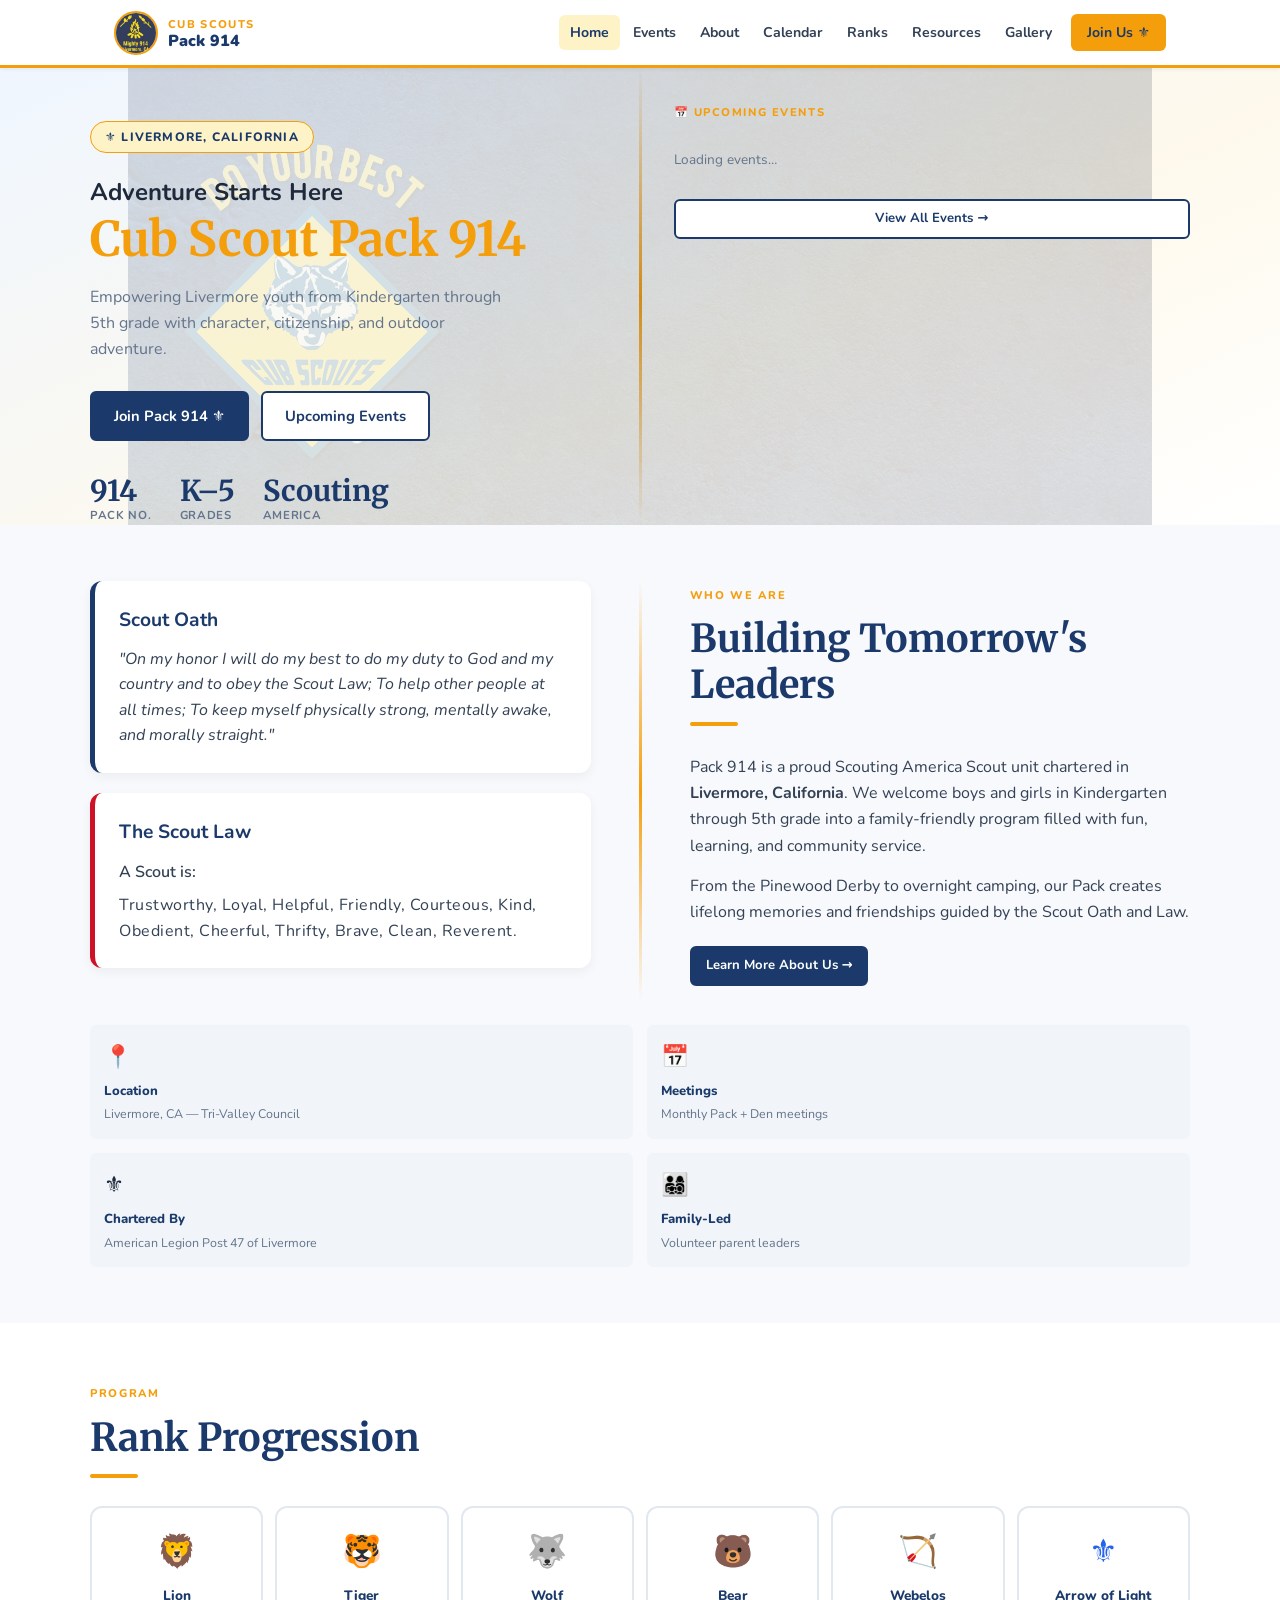
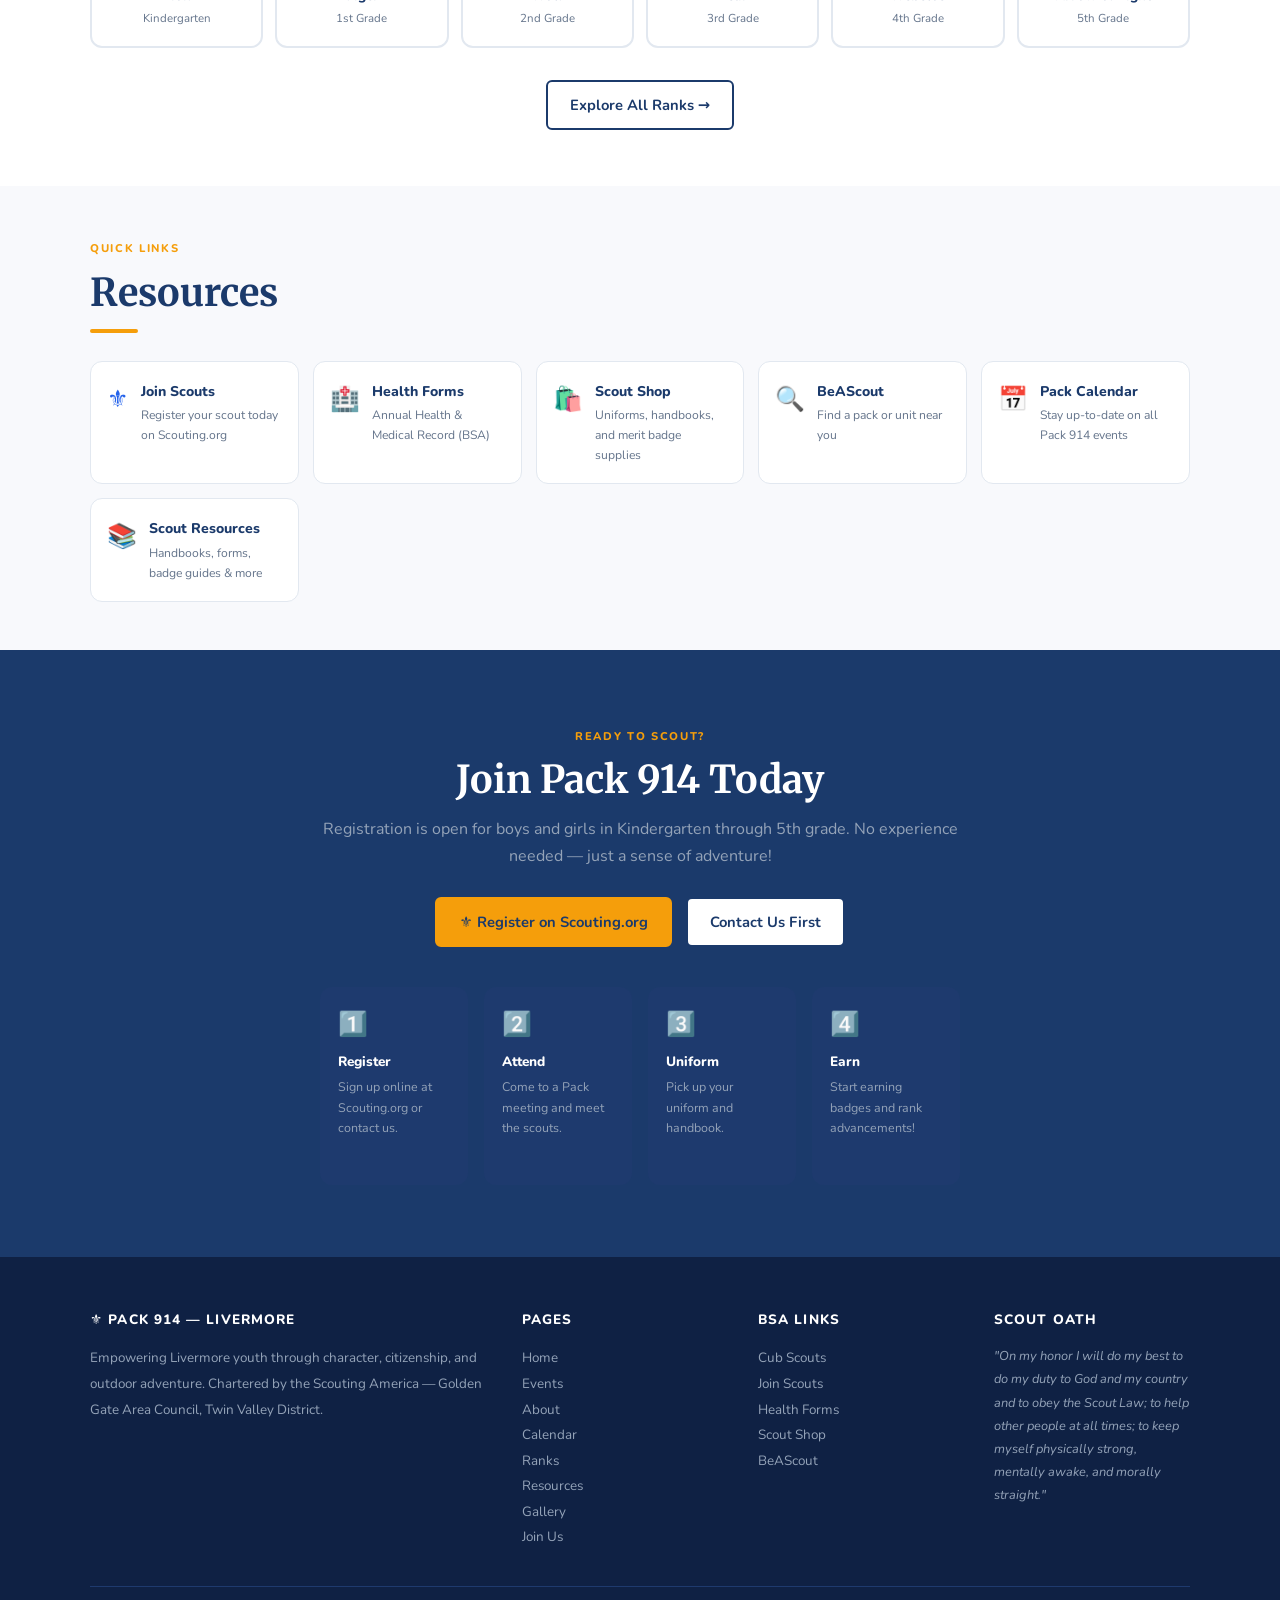
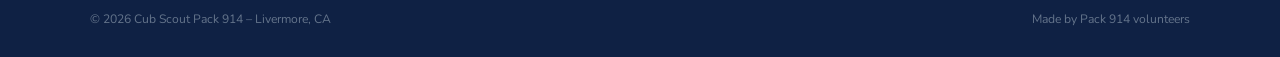
==== index.html @ c6ec7b31 "jpeg" ====
<!DOCTYPE html>
<html lang="en">
<head>
  <meta charset="UTF-8"/>
  <meta name="viewport" content="width=device-width, initial-scale=1.0"/>
  <meta name="description" content="Cub Scout Pack 914 – Livermore, CA. Serving Lions through Webelos. Join us for camping, Pinewood Derby, community service and more!"/>
  <title>Pack 914 | Cub Scouts – Livermore, CA</title>
  <link rel="icon" href="images/logo.jpg" type="image/jpeg"/>
  <link rel="stylesheet" href="assets/css/style.css"/>
  <script src="urls/config.js"></script>
  <script src="assets/js/main.js"></script>
  <script src="assets/js/getEvents.js"></script>
  <style>
    /* ── Index-only styles ────────────────────────── */
    body { padding-top: var(--nav-h); }

    /* HERO */
    #home {
    position: relative;
    background: linear-gradient(155deg,#EFF6FF 0%,#FEF9EC 60%,#fff 100%);
    }
    #home::before {
      content: "";
      position: absolute;
      inset: 0;

      background: url("images/scoutblue.jpeg") center center no-repeat;
      background-size: 80%;

      opacity: 0.15;
      pointer-events: none;
    }
    .hero-wrap { max-width:var(--max-w); margin:0 auto; }

    .hero-grid {
      display: grid;
      grid-template-columns: 1fr 3px 1fr;
      gap: 0 32px;
      align-items: start;
    }

    /* vertical divider */
    .hero-divider {
      background: linear-gradient(to bottom, transparent, var(--gold), transparent);
      width: 3px; align-self: stretch; min-height: 420px;
    }

    /* left side */
    .hero-left {}
    .hero-badge {
      display:inline-flex; align-items:center; gap:6px;
      background:var(--gold-lt); color:var(--navy);
      border:1px solid var(--gold); border-radius:100px;
      padding:5px 14px; font-size:.76rem; font-weight:800;
      letter-spacing:.1em; text-transform:uppercase; margin-bottom:20px;
    }
    .hero-title { font-family:var(--font-display); font-size:clamp(2rem,4vw,3rem); color:var(--navy); line-height:1.15; margin-bottom:16px; }
    .hero-title .highlight { color:var(--gold); display:block; }
    .hero-desc  { font-size:1rem; color:var(--gray-500); margin-bottom:28px; max-width:420px; }
    .hero-actions { display:flex; gap:12px; flex-wrap:wrap; margin-bottom:36px; }
    .hero-stats { display:flex; gap:28px; }
    .stat-num   { font-family:var(--font-display); font-size:1.8rem; font-weight:700; color:var(--navy); line-height:1; }
    .stat-label { font-size:.72rem; font-weight:700; color:var(--gray-500); text-transform:uppercase; letter-spacing:.06em; }

    /* right side — upcoming events */
    .hero-events { display:flex; flex-direction:column; gap:10px; }
    .hero-events-header {
      font-size:.7rem; font-weight:800; letter-spacing:.14em;
      text-transform:uppercase; color:var(--gold); margin-bottom:4px;
    }
    .hero-events .event-mini { padding:12px 14px; }
    .hero-events .event-mini-date { padding:6px 8px; min-width:44px; }
    .hero-events .event-mini-date .day { font-size:1.15rem; }
    .hero-events-footer { margin-top:6px; }

    /* ABOUT STRIP */
    #about-strip { padding:56px 24px; }
    .about-grid { display:grid; grid-template-columns:1fr auto 1fr; gap:48px; align-items:stretch; }
    .about-left { display: flex; flex-direction: column; gap: 20px;}
    .about-img { border-radius:var(--radius-md); box-shadow:var(--shadow-md); width:100%; aspect-ratio:4/3; object-fit:cover; }
    .fact-grid { display:grid; grid-template-columns:1fr 1fr; gap:14px; margin-top:24px; }
    .fact-card { background:var(--gray-100); border-radius:var(--radius-sm); padding:14px; }
    .fact-card .icon { font-size:1.4rem; margin-bottom:5px; }
    .fact-card h4 { font-size:.82rem; font-weight:800; color:var(--navy); margin-bottom:2px; }
    .fact-card p  { font-size:.78rem; color:var(--gray-500); }

    /* RANKS STRIP */
    #ranks-strip { padding:56px 24px; }
    .ranks-row { display:flex; gap:12px; justify-content:space-between; flex-wrap:wrap; margin-bottom:32px; }
    .rank-pill {
      flex:1; min-width:130px;
      background:var(--white); border:2px solid var(--gray-200);
      border-radius:var(--radius-md); padding:18px 12px;
      text-align:center; transition:border-color .2s, transform .2s, box-shadow .2s;
    }
    .rank-pill:hover { border-color:var(--gold); transform:translateY(-3px); box-shadow:var(--shadow-md); }
    .rank-pill .emoji { font-size:2rem; margin-bottom:6px; }
    .rank-pill .rname { font-size:.85rem; font-weight:800; color:var(--navy); }
    .rank-pill .rgrade{ font-size:.72rem; color:var(--gray-500); margin-top:2px; }

    /* RESOURCES STRIP */
    #resources-strip { padding:48px 24px; }
    .res-grid { display:grid; grid-template-columns:repeat(auto-fill,minmax(200px,1fr)); gap:14px; }
    .res-card {
      background:var(--white); border:1px solid var(--gray-200);
      border-radius:var(--radius-md); padding:18px 16px;
      display:flex; gap:12px; align-items:flex-start;
      transition:box-shadow .2s, transform .2s; text-decoration:none;
    }
    .res-card:hover { box-shadow:var(--shadow-md); transform:translateY(-2px); text-decoration:none; }
    .res-card .icon { font-size:1.5rem; flex-shrink:0; }
    .res-card h4 { font-size:.88rem; font-weight:800; color:var(--navy); margin-bottom:2px; }
    .res-card p  { font-size:.76rem; color:var(--gray-500); }

    /* JOIN CTA */
    #join-cta { background:var(--navy); padding:72px 24px; text-align:center; }
    .join-inner { max-width:640px; margin:0 auto; }
    .join-inner .section-title { color:var(--white); }
    .join-inner p { color:#94A3B8; font-size:1rem; margin-bottom:28px; }
    .steps-row { display:grid; grid-template-columns:repeat(4,1fr); gap:16px; margin-top:40px; text-align:left; }
    .step-card { background:#1E3A6E; border-radius:var(--radius-md); padding:18px; }
    .step-card .num { font-size:1.5rem; margin-bottom:6px; }
    .step-card h4 { color:var(--white); font-size:.85rem; font-weight:800; margin-bottom:4px; }
    .step-card p  { color:#94A3B8; font-size:.78rem; }

    /* Responsive */
    @media(max-width:860px) {
      .hero-grid { grid-template-columns:1fr; }
      .hero-divider { display:none; }
      .about-grid { grid-template-columns:1fr; gap: 20px; }
      .about-left { order: 1; }
      .about-right { order: 2; }
      .vertical-divider { display: none; }
      .steps-row { grid-template-columns:1fr 1fr; }
    }
    @media(max-width:540px) {
      .steps-row { grid-template-columns:1fr; }
      .ranks-row .rank-pill { min-width:90px; }
    }

  </style>
</head>
<body>

<a class="skip-link" href="#main">Skip to main content</a>
<div class="announcement" role="alert"></div>

<!-- NAV -->
<nav id="navbar" role="navigation" aria-label="Main navigation">
  <div class="nav-inner">
    <a href="index.html" class="nav-logo" aria-label="Pack 914 Home">
      <img src="images/logo.jpg" alt="Pack 914 logo" onerror="this.style.display='none'">
      <span class="nav-logo-text">
        <span class="pack">Cub Scouts</span><br>
        <span class="name">Pack 914</span>
      </span>
    </a>
    <button class="nav-toggle" aria-label="Toggle menu" aria-expanded="false"><span></span><span></span><span></span></button>
    <ul class="nav-links">
      <li><a href="index.html" class="active">Home</a></li>
      <li><a href="events.html">Events</a></li>
      <li><a href="about.html">About</a></li>
      <li><a href="calendar.html">Calendar</a></li>
      <li><a href="ranks.html">Ranks</a></li>
      <li><a href="resources.html">Resources</a></li>
      <li><a href="gallery.html">Gallery</a></li>
      <li><a href="contact.html" class="btn-join">Join Us ⚜</a></li>
    </ul>
  </div>
</nav>

<main id="main">

  <!-- ════════════════════ HERO ════════════════════ -->
  <section id="home" aria-label="Welcome">
    <div class="hero-wrap">
      <div class="hero-grid">

        <!-- LEFT: Pack intro -->
        <div class="hero-left fade-in">
          <br><br>
          <div class="hero-badge">⚜ Livermore, California</div>
          <h2>Adventure Starts Here</h2>
          <h2 class="hero-title"><span class="highlight">Cub Scout Pack 914</span></h2>
          <p class="hero-desc">Empowering Livermore youth from Kindergarten through 5th grade with character, citizenship, and outdoor adventure.</p>
          <div class="hero-actions">
            <a href="contact.html" class="btn btn-primary">Join Pack 914 ⚜</a>
            <a href="events.html"  class="btn btn-secondary">Upcoming Events</a>
          </div>
          <div class="hero-stats">
            <div><div class="stat-num">914</div><div class="stat-label">Pack No.</div></div>
            <div><div class="stat-num">K–5</div><div class="stat-label">Grades</div></div>
            <div><div class="stat-num">Scouting</div><div class="stat-label">America</div></div>
          </div>
        </div>

        <!-- DIVIDER -->
        <div class="hero-divider" aria-hidden="true"></div>

        <!-- RIGHT: Upcoming events -->
        <div class="hero-right fade-in" style="animation-delay:.1s">
          <div class="hero-events">
            <BR>
            <div class="hero-events-header">📅 Upcoming Events</div>
            <div id="home-event-cards">
              <!-- Rendered by JS from data/events.js -->
              <div style="color:var(--gray-500);font-size:.85rem;padding:12px 0;">Loading events…</div>
            </div>
            <div class="hero-events-footer">
              <a href="events.html" class="btn btn-secondary btn-sm" style="width:100%;justify-content:center;">View All Events →</a>
            </div>
          </div>
        </div>

      </div>
    </div>
  </section>

  <!-- ════════════════════ ABOUT STRIP ════════════════════ -->
   <section id="about-strip" class="section--alt">
    <div class="section-inner">
      <!-- <div class="about-grid" style="display: grid; grid-template-columns: 1fr auto 1fr; gap: 30px; align-items: stretch;"> -->
      <div class="about-grid">
        
        <!-- Left Side: Scout Oath and Law Cards -->
        <!-- <div class="fade-in" style="display: flex; flex-direction: column; gap: 20px;"> -->
        <div class="about-left fade-in">
          
          <!-- Scout Oath Card -->
          <div class="scout-card" style="background: #ffffff; padding: 24px; border-radius: 12px; box-shadow: 0 4px 12px rgba(0,0,0,0.05); border-left: 5px solid #1B3A6B;">
            <h3 style="color: #1B3A6B; margin-top: 0; margin-bottom: 10px; font-size: 1.2rem; font-weight: 700;">Scout Oath</h3>
            <p style="color: var(--gray-700); margin: 0; font-style: italic; line-height: 1.6;">
              "On my honor I will do my best to do my duty to God and my country and to obey the Scout Law; To help other people at all times; To keep myself physically strong, mentally awake, and morally straight."
            </p>
          </div>

          <!-- Scout Law Card -->
          <div class="scout-card" style="background: #ffffff; padding: 24px; border-radius: 12px; box-shadow: 0 4px 12px rgba(0,0,0,0.05); border-left: 5px solid #CE1126;">
            <h3 style="color: #1B3A6B; margin-top: 0; margin-bottom: 10px; font-size: 1.2rem; font-weight: 700;">The Scout Law</h3>
            <p style="color: var(--gray-700); margin: 0; font-weight: 600; margin-bottom: 8px;">A Scout is:</p>
            <p style="color: var(--gray-700); margin: 0; line-height: 1.6; letter-spacing: 0.5px;">
              Trustworthy, Loyal, Helpful, Friendly, Courteous, Kind, Obedient, Cheerful, Thrifty, Brave, Clean, Reverent.
            </p>
          </div>

        </div>

        <!-- Middle: Vertical Divider -->
        <!-- <div class="vertical-divider" style="width: 1px; background-color: rgba(0,0,0,0.1); align-self: stretch;"></div> -->
        <!-- DIVIDER -->
        <div class="hero-divider" aria-hidden="true"></div>

        <!-- Right Side: Building Tomorrow's Leaders (Kept as is) -->
        <!-- <div class="fade-in" style="animation-delay:.1s"> -->
        <div class="about-right fade-in">  
          <span class="section-label">Who We Are</span>
          <h2 class="section-title">Building Tomorrow's Leaders</h2>
          <div class="divider"></div>
          <p style="color:var(--gray-700);margin-bottom:14px;">Pack 914 is a proud Scouting America Scout unit chartered in <strong>Livermore, California</strong>. We welcome boys and girls in Kindergarten through 5th grade into a family-friendly program filled with fun, learning, and community service.</p>
          <p style="color:var(--gray-700);margin-bottom:20px;">From the Pinewood Derby to overnight camping, our Pack creates lifelong memories and friendships guided by the Scout Oath and Law.</p>
          <a href="about.html" class="btn btn-primary btn-sm">Learn More About Us →</a>

        </div>

      </div>
          <div class="fact-grid">
            <div class="fact-card"><div class="icon">📍</div><h4>Location</h4><p>Livermore, CA — Tri-Valley Council</p></div>
            <div class="fact-card"><div class="icon">📅</div><h4>Meetings</h4><p>Monthly Pack + Den meetings</p></div>
            <div class="fact-card"><div class="icon">⚜</div><h4>Chartered By</h4><p>American Legion Post 47 of Livermore</p></div>
            <div class="fact-card"><div class="icon">👨‍👩‍👧‍👦</div><h4>Family-Led</h4><p>Volunteer parent leaders</p></div>
          </div>
    </div>
  </section>


  <!-- ════════════════════ RANKS STRIP ════════════════════ -->
  <section id="ranks-strip">
    <div class="section-inner">
      <div class="fade-in">
        <span class="section-label">Program</span>
        <h2 class="section-title">Rank Progression</h2>
        <div class="divider"></div>
      </div>
      <div class="ranks-row fade-in" style="animation-delay:.08s">
        <a href="ranks.html#lion"    class="rank-pill"><div class="emoji">🦁</div><div class="rname">Lion</div><div class="rgrade">Kindergarten</div></a>
        <a href="ranks.html#tiger"   class="rank-pill"><div class="emoji">🐯</div><div class="rname">Tiger</div><div class="rgrade">1st Grade</div></a>
        <a href="ranks.html#wolf"    class="rank-pill"><div class="emoji">🐺</div><div class="rname">Wolf</div><div class="rgrade">2nd Grade</div></a>
        <a href="ranks.html#bear"    class="rank-pill"><div class="emoji">🐻</div><div class="rname">Bear</div><div class="rgrade">3rd Grade</div></a>
        <a href="ranks.html#webelos" class="rank-pill"><div class="emoji">🏹</div><div class="rname">Webelos</div><div class="rgrade">4th Grade</div></a>
        <a href="ranks.html#aol"     class="rank-pill"><div class="emoji">⚜️</div><div class="rname">Arrow of Light</div><div class="rgrade">5th Grade</div></a>
      </div>
      <div style="text-align:center;" class="fade-in"><a href="ranks.html" class="btn btn-secondary">Explore All Ranks →</a></div>
    </div>
  </section>

  <!-- ════════════════════ RESOURCES STRIP ════════════════════ -->
  <section id="resources-strip" class="section--alt">
    <div class="section-inner">
      <div class="fade-in">
        <span class="section-label">Quick Links</span>
        <h2 class="section-title">Resources</h2>
        <div class="divider"></div>
      </div>
      <div class="res-grid fade-in" style="animation-delay:.08s">
        <a class="res-card" href="https://my.scouting.org/online-registration/4ba44eb1-627e-4a42-97ae-2b34f2e5962e/applicant-type" target="_blank" rel="noopener">
          <span class="icon">⚜</span><div><h4>Join Scouts</h4><p>Register your scout today on Scouting.org</p></div>
        </a>
        <a class="res-card" href="https://www.scouting.org/health-and-safety/ahmr/" target="_blank" rel="noopener">
          <span class="icon">🏥</span><div><h4>Health Forms</h4><p>Annual Health & Medical Record (BSA)</p></div>
        </a>
        <a class="res-card" href="https://www.scoutshop.org/" target="_blank" rel="noopener">
          <span class="icon">🛍️</span><div><h4>Scout Shop</h4><p>Uniforms, handbooks, and merit badge supplies</p></div>
        </a>
        <a class="res-card" href="https://beascout.scouting.org/" target="_blank" rel="noopener">
          <span class="icon">🔍</span><div><h4>BeAScout</h4><p>Find a pack or unit near you</p></div>
        </a>
        <a class="res-card" href="calendar.html" data-cal-link>
          <span class="icon">📅</span><div><h4>Pack Calendar</h4><p>Stay up-to-date on all Pack 914 events</p></div>
        </a>
        <a class="res-card" href="resources.html">
          <span class="icon">📚</span><div><h4>Scout Resources</h4><p>Handbooks, forms, badge guides & more</p></div>
        </a>
      </div>
    </div>
  </section>

  <!-- ════════════════════ JOIN CTA ════════════════════ -->
  <section id="join-cta" aria-label="Join Pack 914">
    <div class="join-inner">
      <span class="section-label">Ready to Scout?</span>
      <h2 class="section-title">Join Pack 914 Today</h2>
      <p>Registration is open for boys and girls in Kindergarten through 5th grade. No experience needed — just a sense of adventure!</p>
      <div style="display:flex;gap:14px;justify-content:center;flex-wrap:wrap;" class="fade-in">
        <a href="https://my.scouting.org/online-registration/4ba44eb1-627e-4a42-97ae-2b34f2e5962e/applicant-type" target="_blank" rel="noopener" class="btn btn-gold">⚜ Register on Scouting.org</a>
        <a href="contact.html" class="btn btn-secondary">Contact Us First</a>
      </div>
      <div class="steps-row fade-in" style="animation-delay:.1s">
        <div class="step-card"><div class="num">1️⃣</div><h4>Register</h4><p>Sign up online at Scouting.org or contact us.</p></div>
        <div class="step-card"><div class="num">2️⃣</div><h4>Attend</h4><p>Come to a Pack meeting and meet the scouts.</p></div>
        <div class="step-card"><div class="num">3️⃣</div><h4>Uniform</h4><p>Pick up your uniform and handbook.</p></div>
        <div class="step-card"><div class="num">4️⃣</div><h4>Earn</h4><p>Start earning badges and rank advancements!</p></div>
      </div>
    </div>
  </section>

</main>

<!-- FOOTER -->
<footer role="contentinfo">
  <div class="footer-inner">
    <div><h4>⚜ Pack 914 — Livermore</h4><p>Empowering Livermore youth through character, citizenship, and outdoor adventure. Chartered by the Scouting America — Golden Gate Area Council, Twin Valley District.</p></div>
    <div><h4>Pages</h4><ul>
      <li><a href="index.html">Home</a></li><li><a href="events.html">Events</a></li>
      <li><a href="about.html">About</a></li><li><a href="calendar.html">Calendar</a></li>
      <li><a href="ranks.html">Ranks</a></li>
      <li><a href="resources.html">Resources</a></li>
      <li><a href="gallery.html">Gallery</a></li>
      <li><a href="contact.html">Join Us</a></li>
    </ul></div>
    <div><h4>BSA Links</h4><ul>
      <li><a href="https://www.scouting.org/programs/cub-scouts/" target="_blank" rel="noopener">Cub Scouts</a></li>
      <li><a href="https://www.scouting.org/programs/cub-scouts/join/" target="_blank" rel="noopener">Join Scouts</a></li>
      <li><a href="https://www.scouting.org/health-and-safety/ahmr/" target="_blank" rel="noopener">Health Forms</a></li>
      <li><a href="https://www.scoutshop.org/" target="_blank" rel="noopener">Scout Shop</a></li>
      <li><a href="https://beascout.scouting.org/" target="_blank" rel="noopener">BeAScout</a></li>
    </ul></div>
    <div><h4>Scout Oath</h4><p style="font-style:italic;font-size:.8rem;color:#94A3B8;line-height:1.8;">"On my honor I will do my best to do my duty to God and my country and to obey the Scout Law; to help other people at all times; to keep myself physically strong, mentally awake, and morally straight."</p></div>
  </div>
  <div class="footer-bottom"><span>© <span id="current-year"></span> Cub Scout Pack 914 – Livermore, CA</span><span>Made by Pack 914 volunteers</span></div>
</footer>

</body>
</html>
---- assets/css/style.css ----
/* =====================================================================
   Pack 914 Livermore — Global Stylesheet
   Light theme | Navy & Gold | All pages share this file
   ===================================================================== */

@import url('https://fonts.googleapis.com/css2?family=Nunito:wght@400;600;700;800;900&family=Merriweather:wght@400;700&display=swap');

/* ── Design Tokens ─────────────────────────────────────────────────── */
:root {
  --navy:      #1B3A6B;
  --navy-dark: #0F2144;
  --blue:      #2563EB;
  --gold:      #F59E0B;
  --gold-lt:   #FEF3C7;
  --gold-dk:   #D97706;
  --red:       #DC2626;
  --white:     #FFFFFF;
  --off-white: #F8F9FC;
  --gray-100:  #F1F5F9;
  --gray-200:  #E2E8F0;
  --gray-300:  #CBD5E1;
  --gray-500:  #64748B;
  --gray-700:  #334155;
  --text:      #1E293B;

  --font-display: 'Merriweather', Georgia, serif;
  --font-body:    'Nunito', system-ui, sans-serif;

  --radius-sm: 6px;
  --radius-md: 12px;
  --radius-lg: 20px;
  --shadow-sm: 0 1px 4px rgba(0,0,0,.08);
  --shadow-md: 0 4px 18px rgba(0,0,0,.11);
  --shadow-lg: 0 12px 40px rgba(0,0,0,.15);

  --nav-h:    68px;
  --max-w:    1100px;
  --section-pad: 72px 24px;
}

/* ── Reset ─────────────────────────────────────────────────────────── */
*, *::before, *::after { box-sizing: border-box; margin: 0; padding: 0; }
html { scroll-behavior: smooth; font-size: 16px; }
body { font-family: var(--font-body); color: var(--text); background: var(--white); line-height: 1.65; overflow-x: hidden; }
img  { max-width: 100%; display: block; }
a    { color: var(--blue); text-decoration: none; }
a:hover { text-decoration: underline; }
ul   { list-style: none; }

/* ── Skip link ─────────────────────────────────────────────────────── */
.skip-link { position:absolute; top:-50px; left:16px; background:var(--navy); color:var(--white); padding:8px 16px; border-radius:var(--radius-sm); z-index:9999; transition:top .2s; }
.skip-link:focus { top:8px; }

/* ═══════════════════════════════════════════════════════════════════
   NAVBAR
═══════════════════════════════════════════════════════════════════ */
#navbar {
  position: fixed; top:0; left:0; right:0;
  height: var(--nav-h);
  background: var(--white);
  border-bottom: 3px solid var(--gold);
  z-index: 1000;
  box-shadow: var(--shadow-sm);
  transition: box-shadow .3s;
}
#navbar.scrolled { box-shadow: var(--shadow-md); }

.nav-inner {
  max-width: var(--max-w);
  margin: 0 auto; padding: 0 24px;
  height: 100%; display: flex; align-items: center; gap: 8px;
}

/* Logo */
.nav-logo { display:flex; align-items:center; gap:10px; text-decoration:none; flex-shrink:0; }
.nav-logo img { width:44px; height:44px; border-radius:50%; object-fit:cover; border:2px solid var(--gold); }
.nav-logo-text { line-height:1.1; }
.nav-logo-text .pack { font-size:.7rem; font-weight:800; letter-spacing:.12em; color:var(--gold); text-transform:uppercase; }
.nav-logo-text .name { font-size:1rem; font-weight:900; color:var(--navy); }

/* Links */
.nav-links { display:flex; align-items:center; gap:2px; margin-left:auto; }
.nav-links a {
  display:block; padding:6px 11px; border-radius:var(--radius-sm);
  font-size:.88rem; font-weight:700; color:var(--gray-700);
  transition:color .15s, background .15s; white-space:nowrap;
}
.nav-links a:hover, .nav-links a.active { color:var(--navy); background:var(--gold-lt); text-decoration:none; }

/* Join button */
.nav-links .btn-join {
  background:var(--gold); color:var(--navy) !important;
  border-radius:var(--radius-sm); padding:7px 16px; margin-left:6px;
  transition:background .15s, transform .1s;
}
.nav-links .btn-join:hover { background:var(--gold-dk); transform:translateY(-1px); }

/* Hamburger */
.nav-toggle { display:none; flex-direction:column; gap:5px; background:none; border:none; cursor:pointer; padding:6px; margin-left:auto; }
.nav-toggle span { display:block; width:24px; height:2px; background:var(--navy); border-radius:2px; transition:transform .25s, opacity .25s; }
.nav-toggle.open span:nth-child(1) { transform:translateY(7px) rotate(45deg); }
.nav-toggle.open span:nth-child(2) { opacity:0; }
.nav-toggle.open span:nth-child(3) { transform:translateY(-7px) rotate(-45deg); }

/* ═══════════════════════════════════════════════════════════════════
   PAGE HERO (inner pages) 
═══════════════════════════════════════════════════════════════════ */
.page-hero {
  margin-top: var(--nav-h);
  background: linear-gradient(135deg, var(--navy) 0%, #2B5BB5 100%);
  padding: 56px 24px 52px;
  text-align: center;
  position: relative;
  overflow: hidden;
}
.page-hero::before { content:"⚜"; position:absolute; right:-20px; top:50%; transform:translateY(-50%); font-size:22rem; color:rgba(255,255,255,.04); pointer-events:none; }
.page-hero .label { display:inline-block; font-size:.7rem; font-weight:800; letter-spacing:.14em; text-transform:uppercase; color:var(--gold); margin-bottom:12px; }
.page-hero h1 { font-family:var(--font-display); font-size:clamp(1.8rem,4vw,2.8rem); color:var(--white); margin-bottom:12px; }
.page-hero p  { color:#94A3B8; font-size:1.05rem; max-width:560px; margin:0 auto; }
.hero-logo {
  position: absolute;
  left: 24px;          /* Aligns it to the left edge matching your padding */
  top: 50%;            /* Centers it vertically */
  transform: translateY(-50%);
  max-height: 225px;    /* Adjust height to fit your banner height nicely */
  width: auto;
  z-index: 2;          /* Ensures it stays above the background */
  padding: 10px;         /* Optional: adds some padding around the logo */
}

/* ═══════════════════════════════════════════════════════════════════
   SHARED SECTION STYLES
═══════════════════════════════════════════════════════════════════ */
.section { padding: var(--section-pad); }
.section-inner { max-width: var(--max-w); margin: 0 auto; }
.section--alt { background: var(--off-white); }
.section--navy { background: var(--navy); }

.section-label { display:inline-block; font-size:.7rem; font-weight:800; letter-spacing:.15em; text-transform:uppercase; color:var(--gold); margin-bottom:10px; }
.section-title { font-family:var(--font-display); font-size:clamp(1.6rem,3vw,2.4rem); color:var(--navy); line-height:1.2; margin-bottom:14px; }
.section-subtitle { font-size:1rem; color:var(--gray-500); max-width:580px; margin-bottom:40px; }
.divider { width:48px; height:4px; background:var(--gold); border-radius:4px; margin-bottom:28px; }

/* ═══════════════════════════════════════════════════════════════════
   BUTTONS
═══════════════════════════════════════════════════════════════════ */
.btn {
  display:inline-flex; align-items:center; gap:7px;
  padding:11px 22px; border-radius:var(--radius-sm);
  font-family:var(--font-body); font-size:.92rem; font-weight:700;
  cursor:pointer; border:2px solid transparent;
  transition:all .18s; text-decoration:none;
}
.btn:hover { text-decoration:none; transform:translateY(-2px); }
.btn-primary { background:var(--navy); color:var(--white); border-color:var(--navy); }
.btn-primary:hover { background:#142d56; }
.btn-secondary { background:var(--white); color:var(--navy); border-color:var(--navy); }
.btn-secondary:hover { background:var(--gray-100); }
.btn-gold { background:var(--gold); color:var(--navy); border-color:var(--gold); }
.btn-gold:hover { background:var(--gold-dk); }
.btn-sm { padding:7px 14px; font-size:.82rem; }

/* ═══════════════════════════════════════════════════════════════════
   CARDS — generic
═══════════════════════════════════════════════════════════════════ */
.card {
  background:var(--white); border-radius:var(--radius-md);
  box-shadow:var(--shadow-sm); overflow:hidden;
  transition:transform .2s, box-shadow .2s;
  border:1px solid var(--gray-200);
}
.card:hover { transform:translateY(-4px); box-shadow:var(--shadow-md); }
.card-body { padding:20px; }
.card-body h3 { font-size:1rem; font-weight:800; color:var(--navy); margin-bottom:6px; }
.card-body p  { font-size:.85rem; color:var(--gray-500); line-height:1.5; }

/* ═══════════════════════════════════════════════════════════════════
   EVENT MINI CARD (homepage + calendar top)
═══════════════════════════════════════════════════════════════════ */
.event-mini {
  background:var(--white); border-radius:var(--radius-md);
  border:1px solid var(--gray-200); padding:14px 16px;
  display:flex; gap:14px; align-items:flex-start;
  box-shadow:var(--shadow-sm); transition:box-shadow .2s, transform .2s;
  font-size:.9rem; font-weight:800; color:var(--navy);
}
.event-mini:hover { box-shadow:var(--shadow-md); transform:translateY(-2px); }

.event-mini-date {
  background:var(--navy); color:var(--white);
  border-radius:var(--radius-sm); padding:8px 10px;
  text-align:center; min-width:48px; flex-shrink:0;
}
.event-mini-date .day   { font-size:1.3rem; font-weight:900; line-height:1; }
.event-mini-date .month { font-size:.65rem; font-weight:800; text-transform:uppercase; letter-spacing:.08em; margin-top:2px; }

.event-mini-info { flex: 1; min-width: 0;}
.event-mini-info h4    { font-size:.9rem; font-weight:800; color:var(--navy); margin-bottom:3px; }
.event-mini-info .meta { font-size:.76rem; color:var(--gray-500); }
.event-mini-info .desc {
  font-size: .8rem;
  color: var(--gray-700);
  margin-top: 4px;
  line-height: 1.4;

  white-space: pre-line;
  word-break: break-word;
  overflow-wrap: anywhere;
}

/* tag chips */
.tag { display:inline-block; padding:2px 8px; border-radius:100px; font-size:.7rem; font-weight:700; background:var(--gold-lt); color:var(--navy); margin:2px 2px 0 0; }

/* ═══════════════════════════════════════════════════════════════════
   FOOTER
═══════════════════════════════════════════════════════════════════ */
footer {
  background: var(--navy-dark);
  color: #94A3B8;
  padding: 52px 24px 28px;
}
.footer-inner {
  max-width:var(--max-w); margin:0 auto;
  display:grid; grid-template-columns:2fr 1fr 1fr 1fr; gap:40px;
  margin-bottom:36px;
}
footer h4 { color:var(--white); font-size:.85rem; font-weight:800; letter-spacing:.08em; text-transform:uppercase; margin-bottom:14px; }
footer p, footer li, footer a { font-size:.84rem; color:#94A3B8; line-height:1.9; }
footer a:hover { color:var(--gold); text-decoration:none; }
.footer-bottom {
  border-top:1px solid #1E3A6E; padding-top:22px;
  display:flex; justify-content:space-between; align-items:center;
  flex-wrap:wrap; gap:8px; font-size:.76rem; color:#64748B;
  max-width:var(--max-w); margin:0 auto;
}

/* ═══════════════════════════════════════════════════════════════════
   FADE-IN ANIMATION
═══════════════════════════════════════════════════════════════════ */
.fade-in { opacity:0; transform:translateY(18px); transition:opacity .5s ease, transform .5s ease; }
.fade-in.visible { opacity:1; transform:translateY(0); }

/* ═══════════════════════════════════════════════════════════════════
   ANNOUNCEMENT BANNER
═══════════════════════════════════════════════════════════════════ */
.announcement {
  background:var(--gold); color:var(--navy);
  text-align:center; font-size:.84rem; font-weight:700;
  padding:8px 16px; position:fixed;
  top:var(--nav-h); left:0; right:0; z-index:999;
  display:none;
}
.announcement.show { display:block; }

/* ═══════════════════════════════════════════════════════════════════
   RESPONSIVE
═══════════════════════════════════════════════════════════════════ */
@media (max-width:900px) {
  .footer-inner { grid-template-columns:1fr 1fr; }
}
@media (max-width:680px) {
  .nav-links {
    display:none; flex-direction:column;
    position:absolute; top:var(--nav-h); left:0; right:0;
    background:var(--white); padding:16px;
    border-bottom:2px solid var(--gold); box-shadow:var(--shadow-md);
  }
  .nav-links.open { display:flex; }
  .nav-links a { padding:12px 16px; font-size:.95rem; }
  .nav-toggle { display:flex; }
  .footer-inner { grid-template-columns:1fr; }
  :root { --section-pad: 52px 20px; }
}
@media (prefers-reduced-motion:reduce) {
  *, *::before, *::after { animation-duration:.01ms !important; transition-duration:.01ms !important; }
}
@media (max-width: 768px) {

  .hero-logo {
      display:none;
  }

  .rank-block {
      display:block;
      margin-bottom:40px;
  }

  .rank-badge {
      margin:0 auto 16px;
  }

  .rank-visual {
      display:none;
  }

  .rank-arrow {
      display:none;
  }

  .bsa-link {
      max-width:100%;
      justify-content:center;
      text-align:center;
      flex-wrap:wrap;
  }

  .footer-bottom {
      flex-direction:column;
      text-align:center;
  }
}

/*==========================================================================*/
/* ===== UPCOMING EVENT CARD (NEW CLEAN VERSION) ===== */

.upcoming-card {
  display: flex;
  gap: 14px;
  align-items: flex-start;

  background: #ffffff;
  border: 1px solid #e5e7eb;
  border-radius: 14px;

  padding: 14px 16px;
  margin-bottom: 14px;

  box-shadow: 0 2px 6px rgba(0,0,0,0.06);
}

.upcoming-card:hover {
  transform: translateY(-2px);
  transition: 0.2s ease;
}

.upcoming-date {
  background: #1b3a6b;
  color: white;
  border-radius: 10px;

  min-width: 52px;
  text-align: center;
  padding: 8px 10px;
  flex-shrink: 0;
}

.upcoming-date .day {
  font-size: 18px;
  font-weight: 800;
  line-height: 1;
}

.upcoming-date .month {
  font-size: 11px;
  font-weight: 700;
  letter-spacing: 0.06em;
  text-transform: uppercase;
  margin-top: 2px;
}

.upcoming-body {
  flex: 1;
  min-width: 0;
}

.upcoming-body .title {
  font-size: 15px;
  font-weight: 800;
  color: #1b3a6b;
  margin-bottom: 4px;
}

.upcoming-body .meta {
  font-size: 12px;
  color: #64748b;
  margin-bottom: 6px;
}

.upcoming-body .desc {
  font-size: 12.5px;
  color: #334155;
  line-height: 1.4;

  white-space: normal;
  overflow-wrap: anywhere;
}
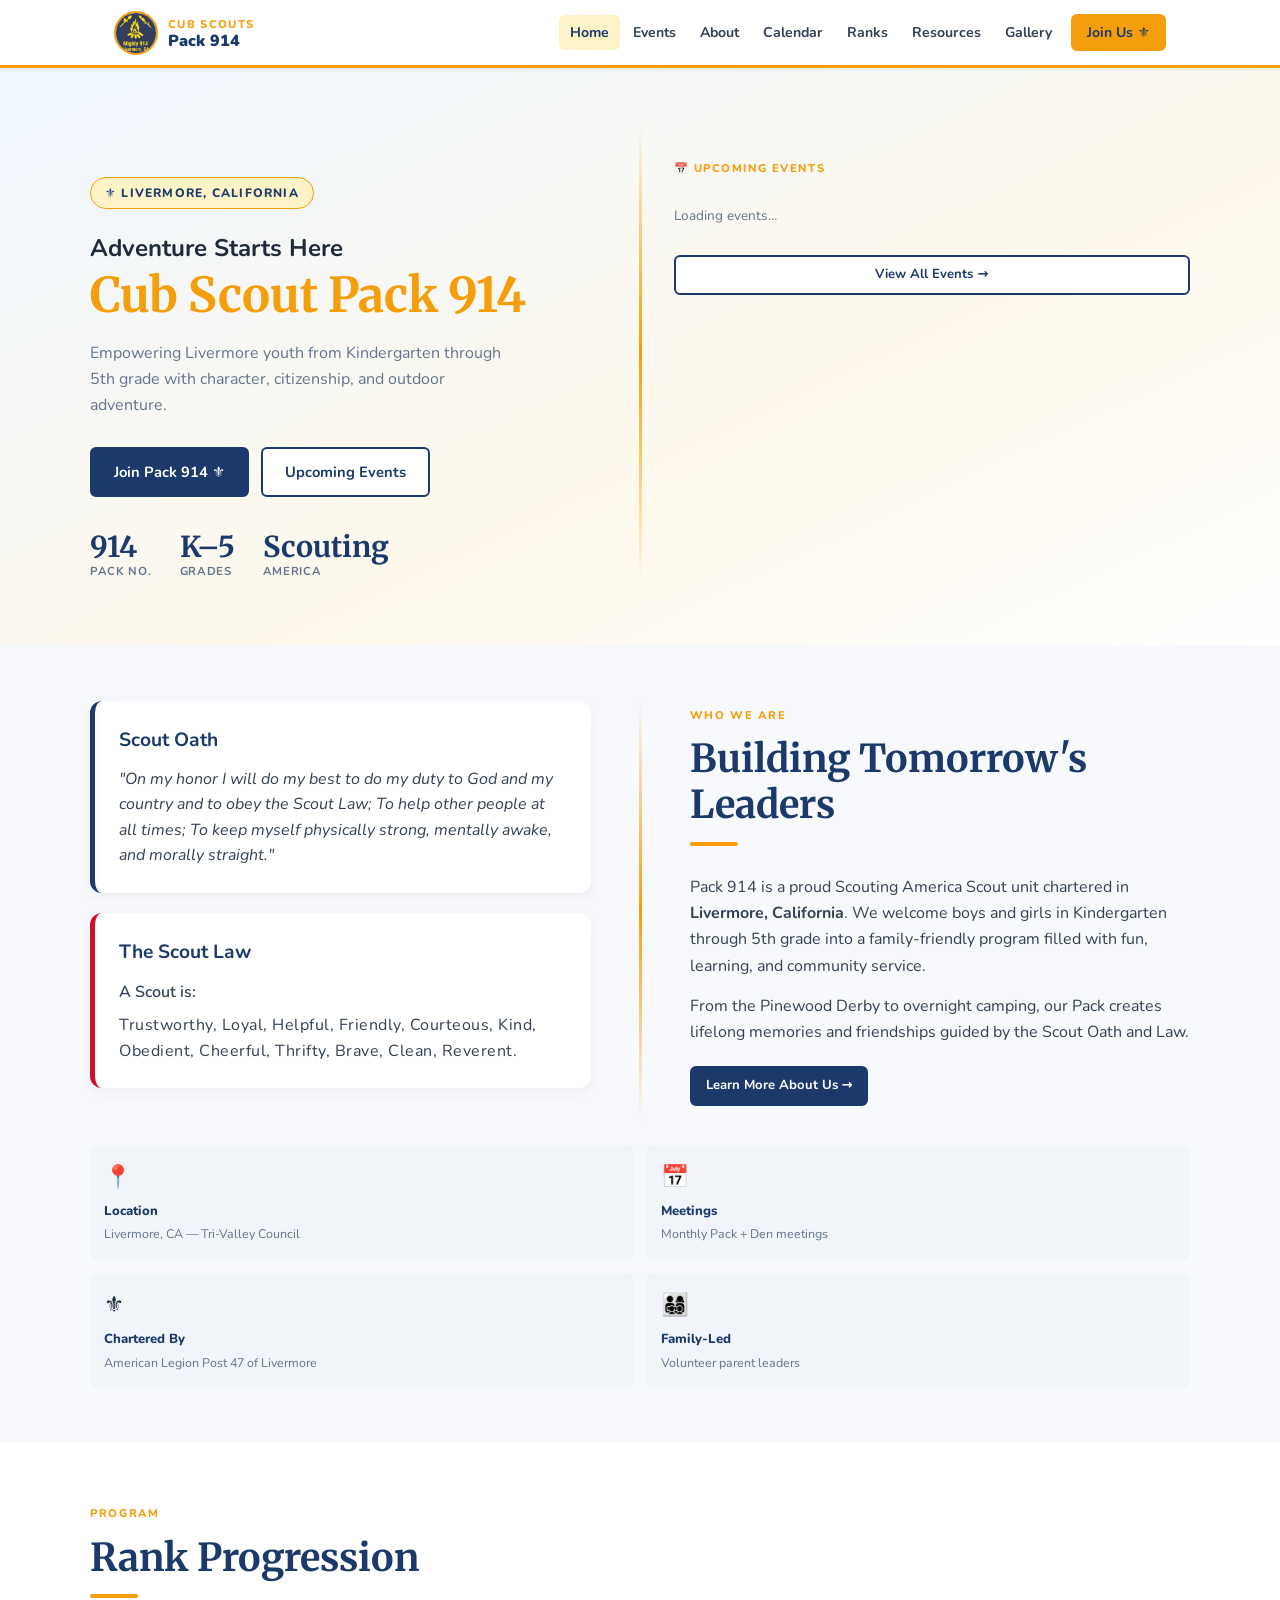
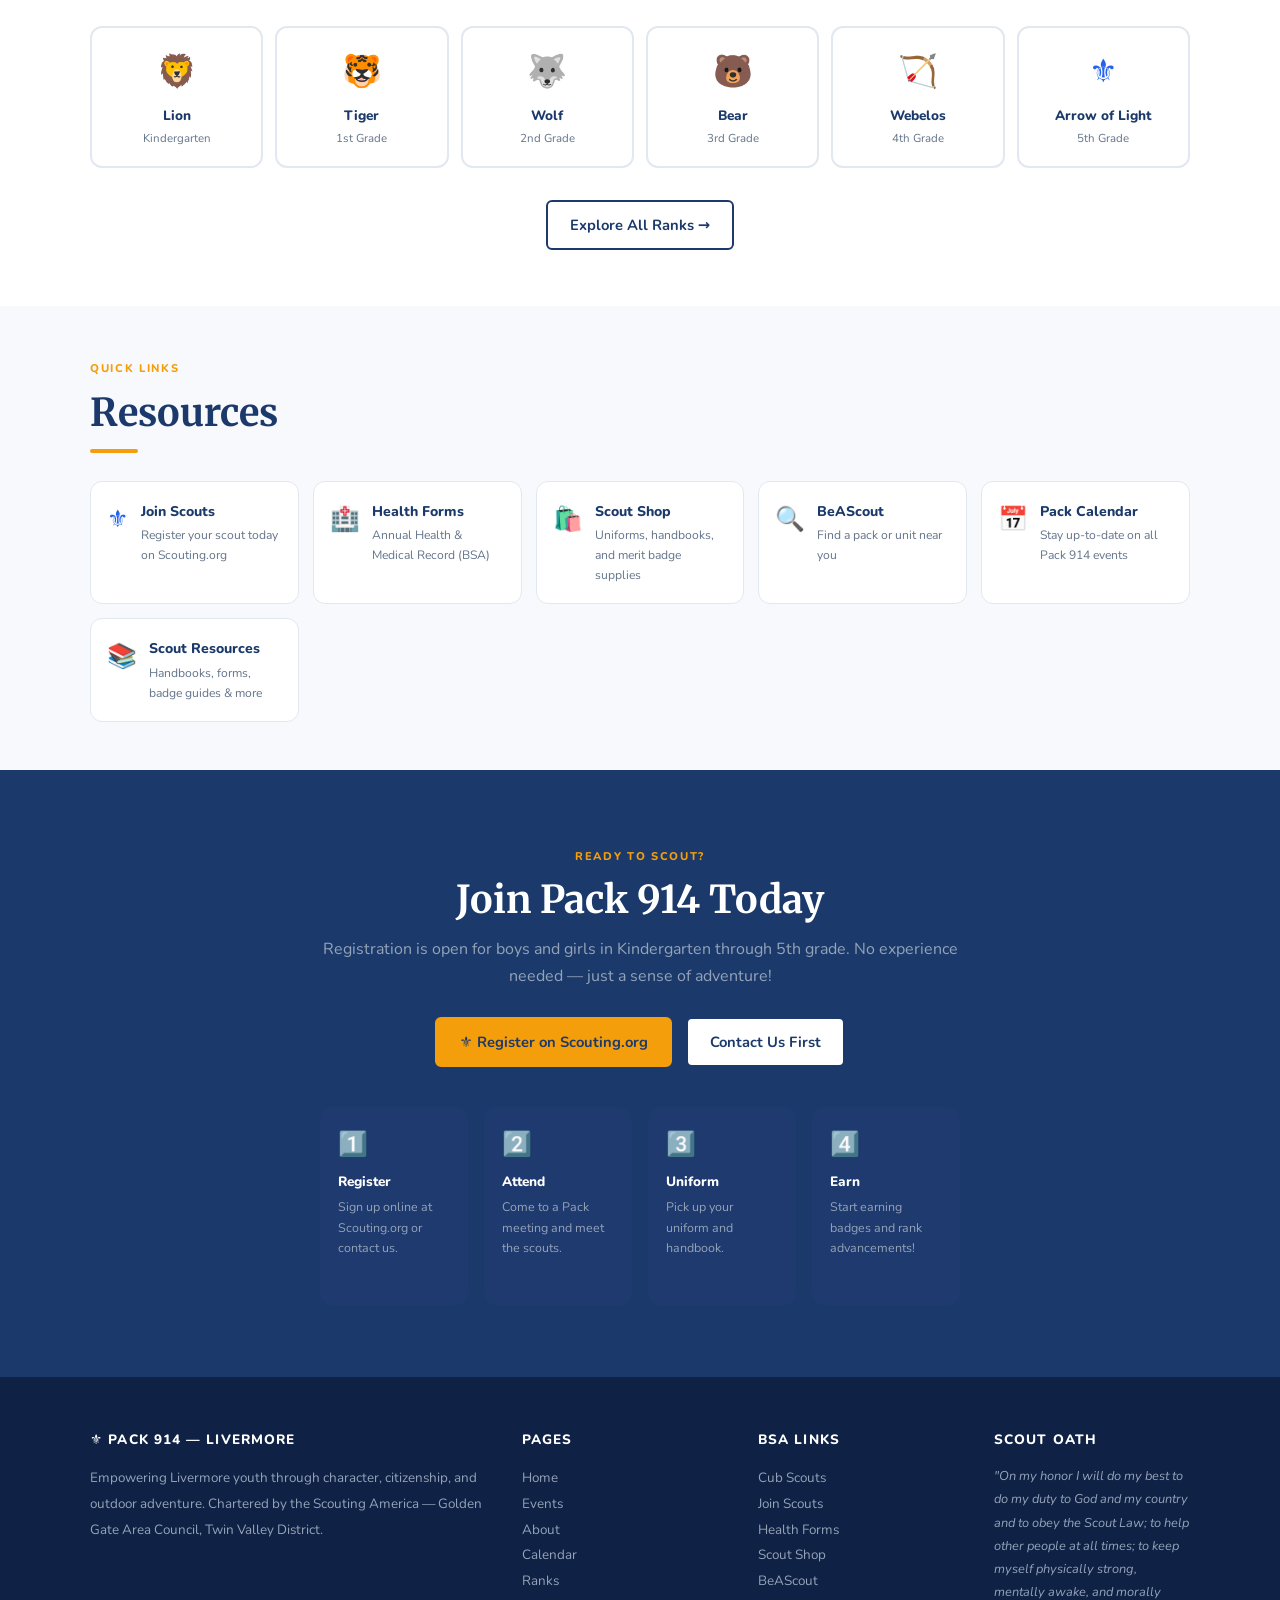
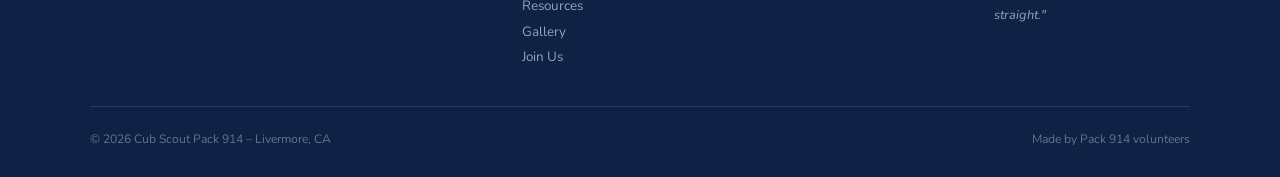
==== commit 3834abaa: "removed background" ====
--- a/index.html
+++ b/index.html
@@ -18,18 +18,9 @@
     #home {
     position: relative;
     background: linear-gradient(155deg,#EFF6FF 0%,#FEF9EC 60%,#fff 100%);
-    }
-    #home::before {
-      content: "";
-      position: absolute;
-      inset: 0;
-
-      background: url("images/scoutblue.jpeg") center center no-repeat;
-      background-size: 80%;
-
-      opacity: 0.15;
-      pointer-events: none;
-    }
+    padding: 56px 24px 64px;
+    }
+    
     .hero-wrap { max-width:var(--max-w); margin:0 auto; }
 
     .hero-grid {
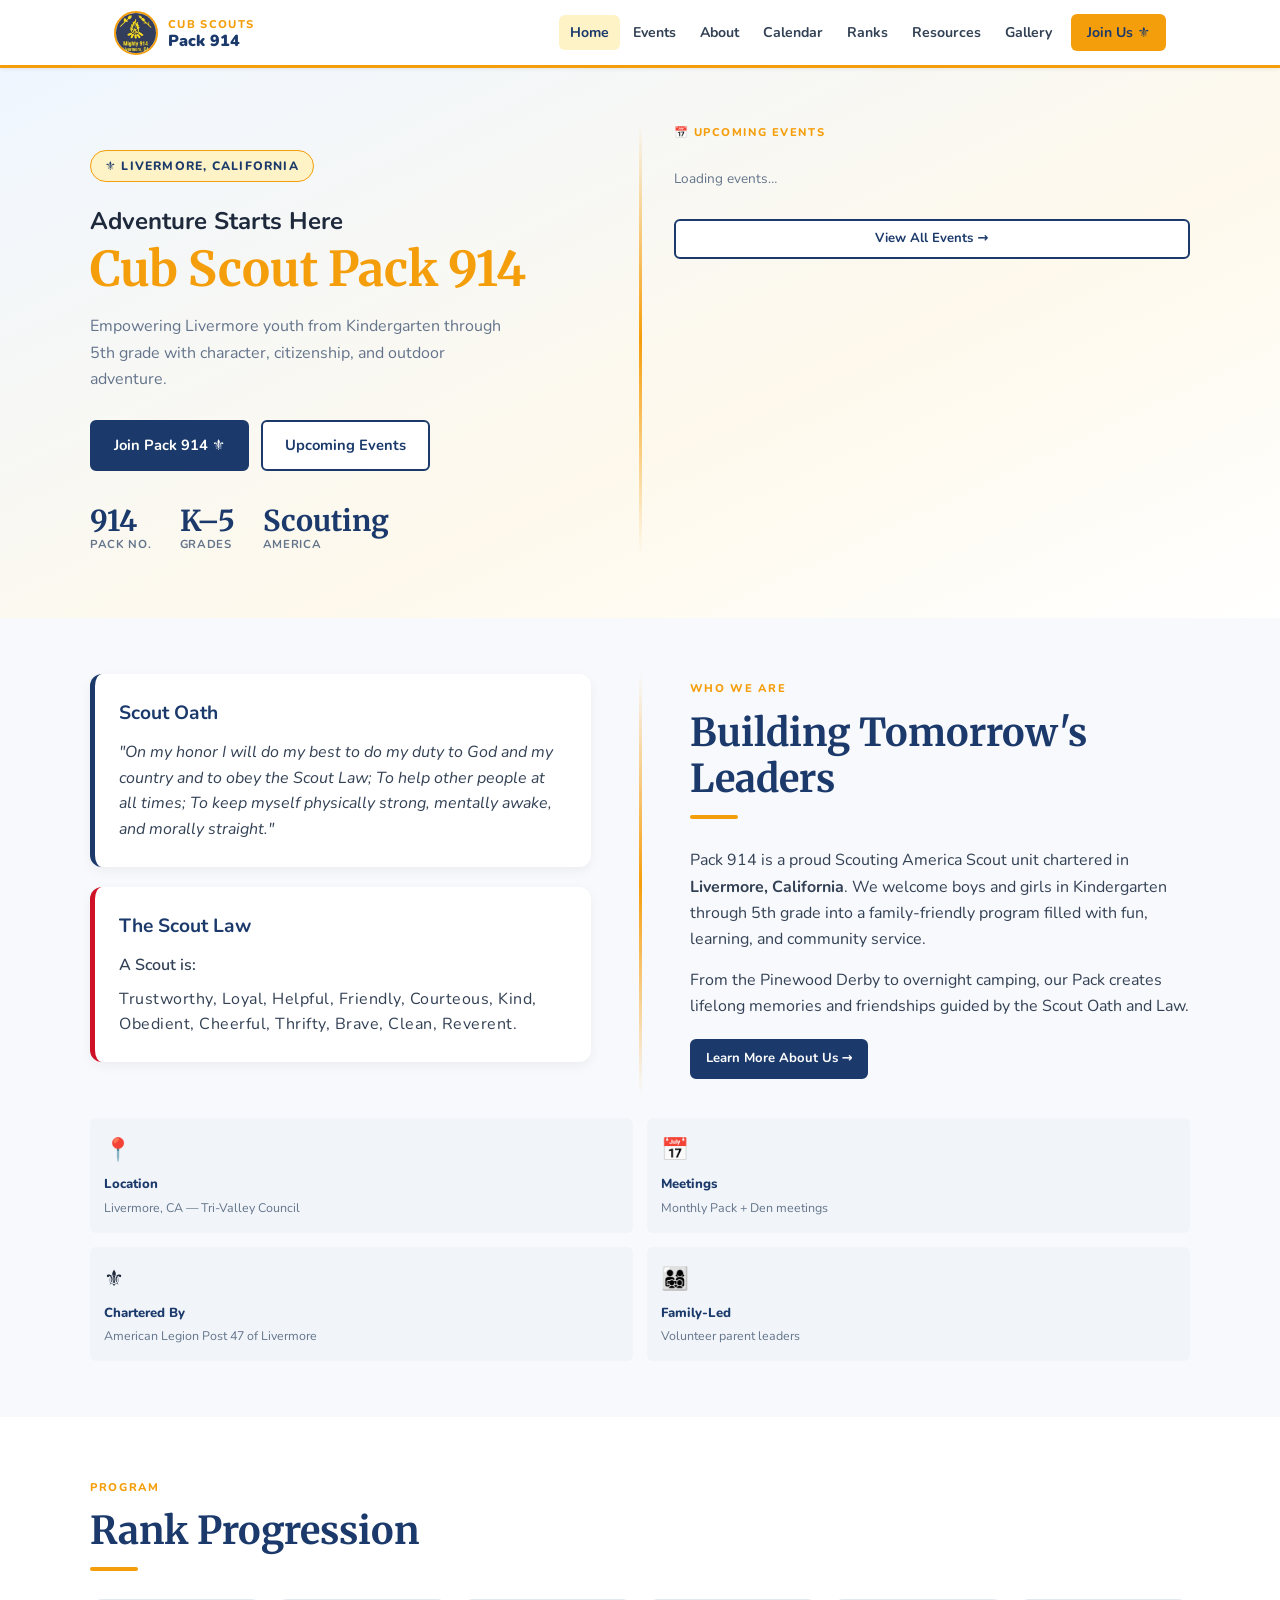
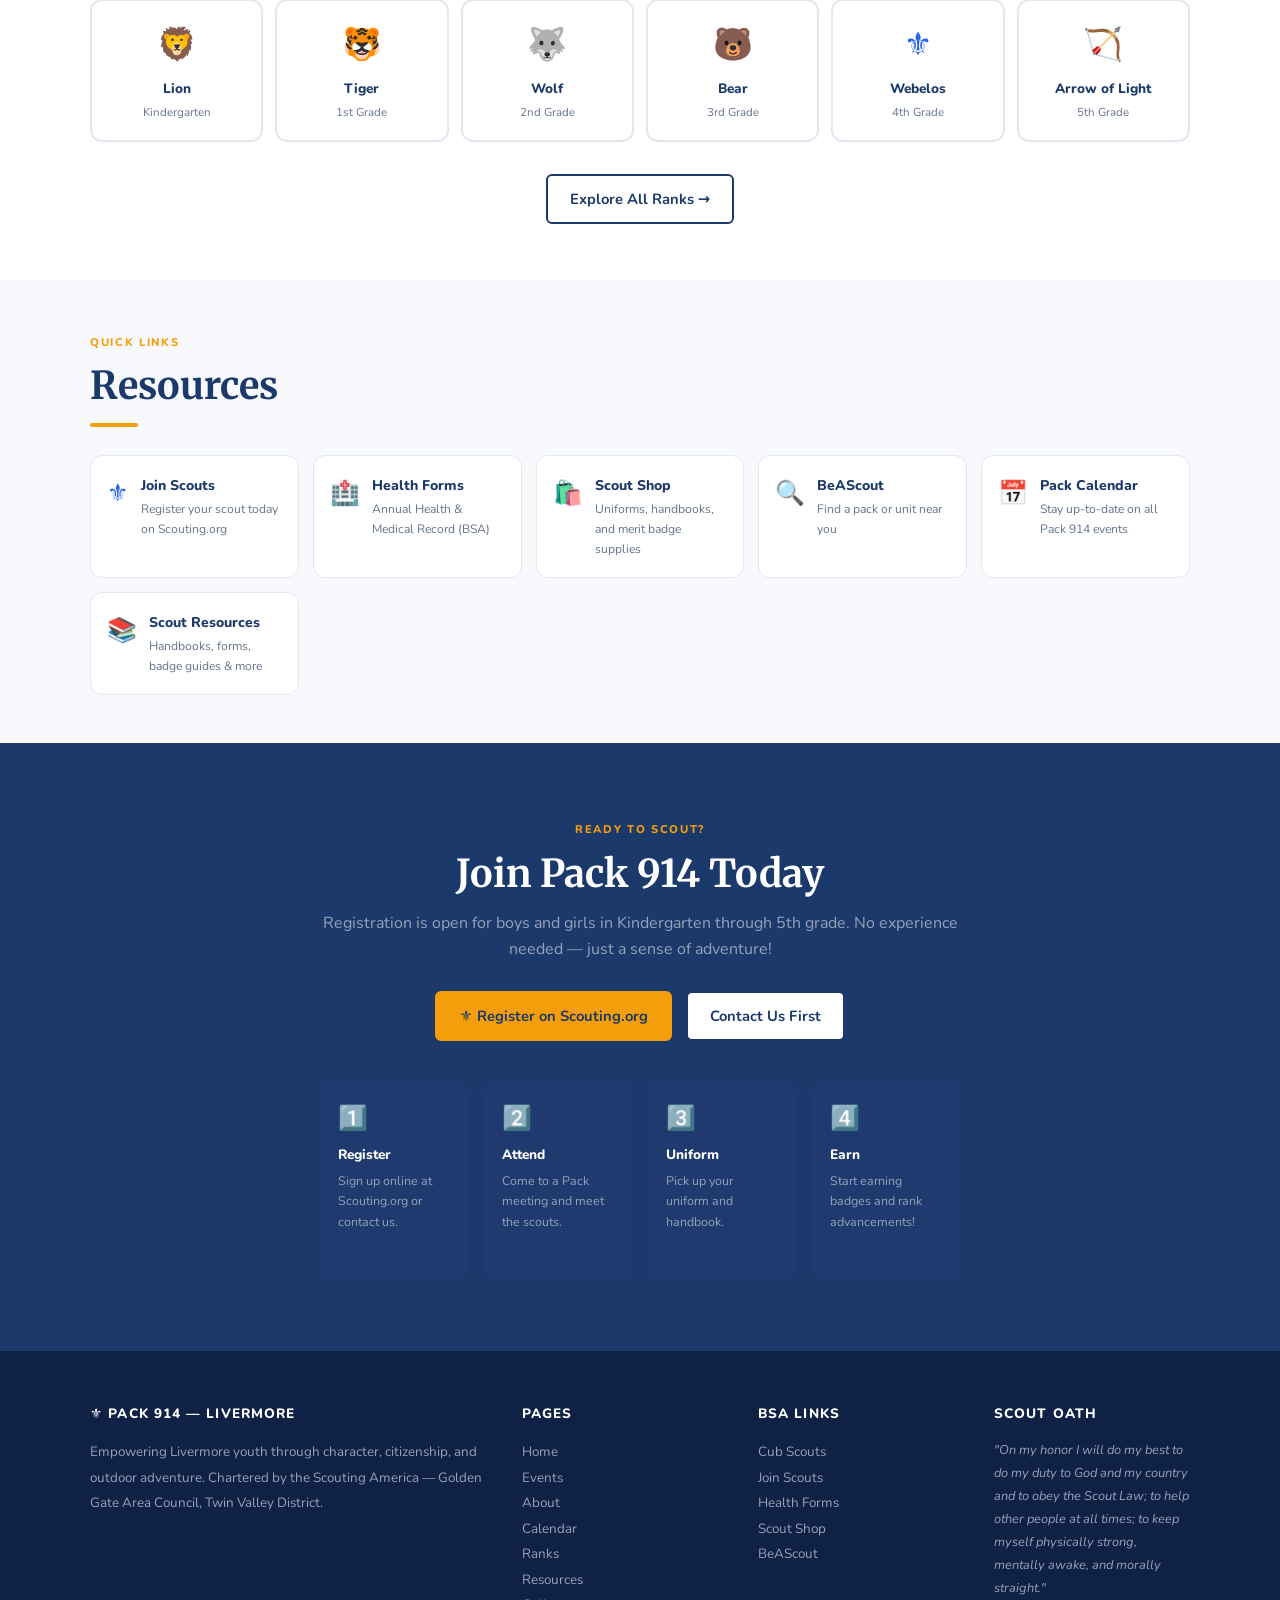
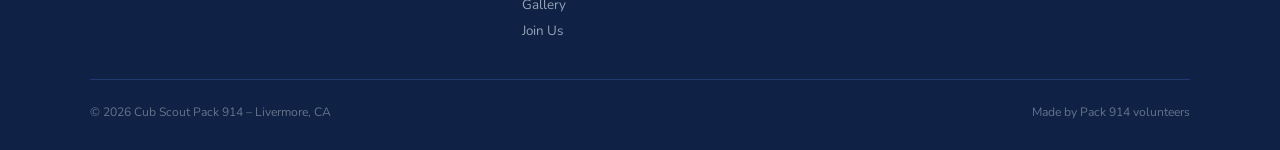
==== commit 99f1b587: "BR updated" ====
--- a/index.html
+++ b/index.html
@@ -169,7 +169,7 @@
 
         <!-- LEFT: Pack intro -->
         <div class="hero-left fade-in">
-          <br><br>
+          <br>
           <div class="hero-badge">⚜ Livermore, California</div>
           <h2>Adventure Starts Here</h2>
           <h2 class="hero-title"><span class="highlight">Cub Scout Pack 914</span></h2>
@@ -191,7 +191,6 @@
         <!-- RIGHT: Upcoming events -->
         <div class="hero-right fade-in" style="animation-delay:.1s">
           <div class="hero-events">
-            <BR>
             <div class="hero-events-header">📅 Upcoming Events</div>
             <div id="home-event-cards">
               <!-- Rendered by JS from data/events.js -->
@@ -277,8 +276,8 @@
         <a href="ranks.html#tiger"   class="rank-pill"><div class="emoji">🐯</div><div class="rname">Tiger</div><div class="rgrade">1st Grade</div></a>
         <a href="ranks.html#wolf"    class="rank-pill"><div class="emoji">🐺</div><div class="rname">Wolf</div><div class="rgrade">2nd Grade</div></a>
         <a href="ranks.html#bear"    class="rank-pill"><div class="emoji">🐻</div><div class="rname">Bear</div><div class="rgrade">3rd Grade</div></a>
-        <a href="ranks.html#webelos" class="rank-pill"><div class="emoji">🏹</div><div class="rname">Webelos</div><div class="rgrade">4th Grade</div></a>
-        <a href="ranks.html#aol"     class="rank-pill"><div class="emoji">⚜️</div><div class="rname">Arrow of Light</div><div class="rgrade">5th Grade</div></a>
+        <a href="ranks.html#webelos" class="rank-pill"><div class="emoji">⚜️</div><div class="rname">Webelos</div><div class="rgrade">4th Grade</div></a>
+        <a href="ranks.html#aol"     class="rank-pill"><div class="emoji">🏹</div><div class="rname">Arrow of Light</div><div class="rgrade">5th Grade</div></a>
       </div>
       <div style="text-align:center;" class="fade-in"><a href="ranks.html" class="btn btn-secondary">Explore All Ranks →</a></div>
     </div>
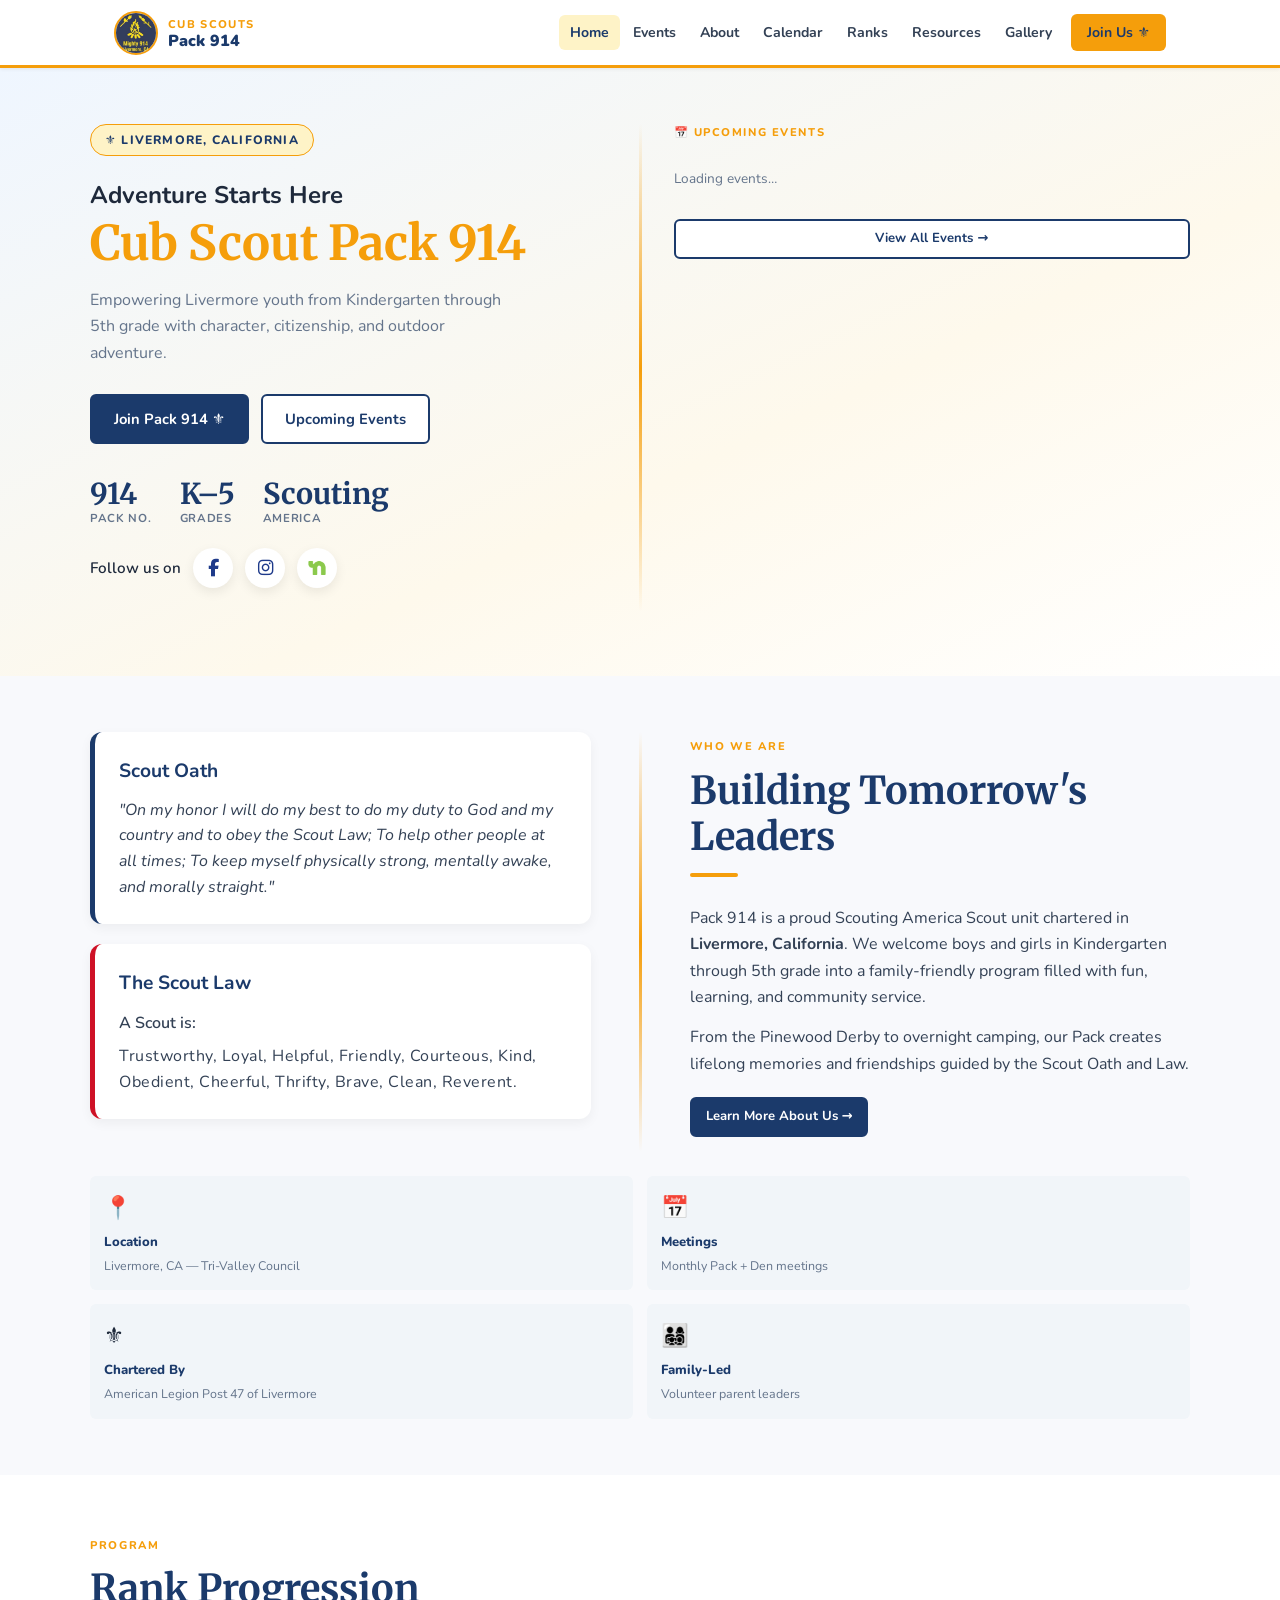
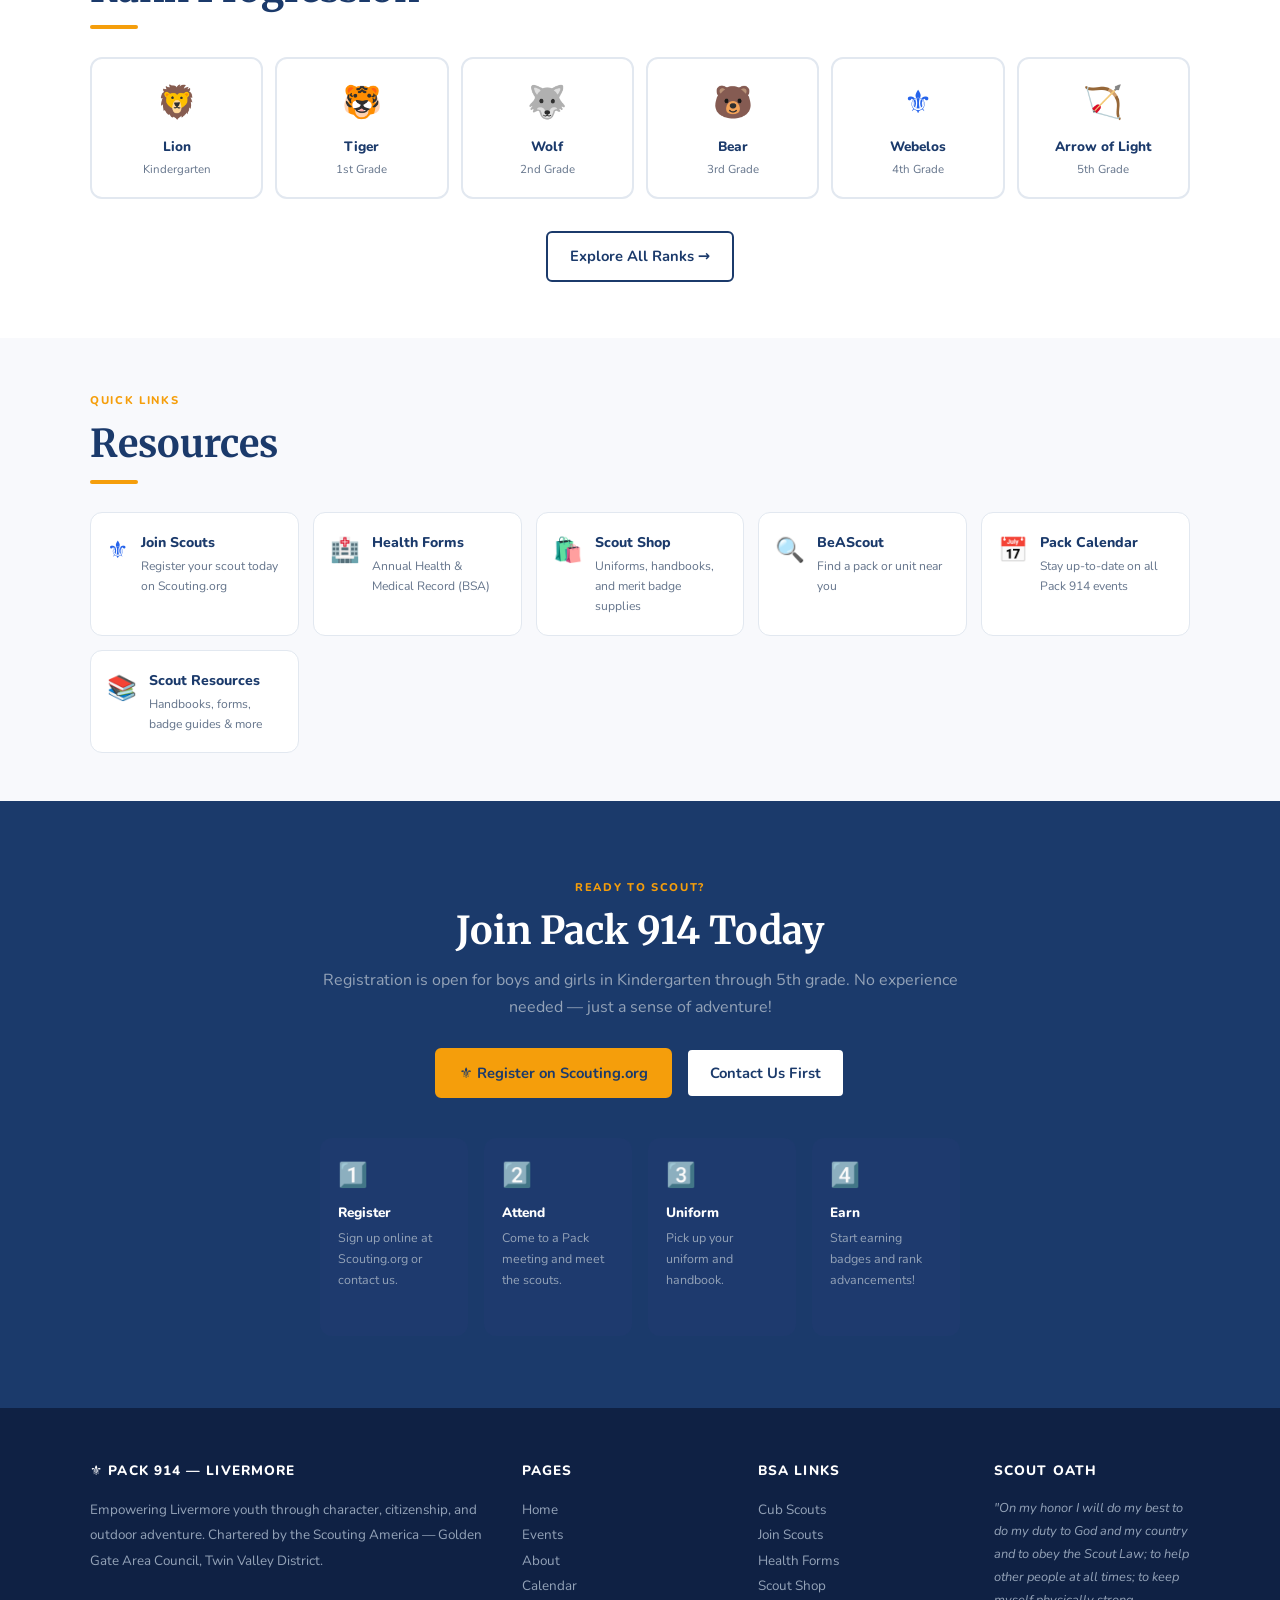
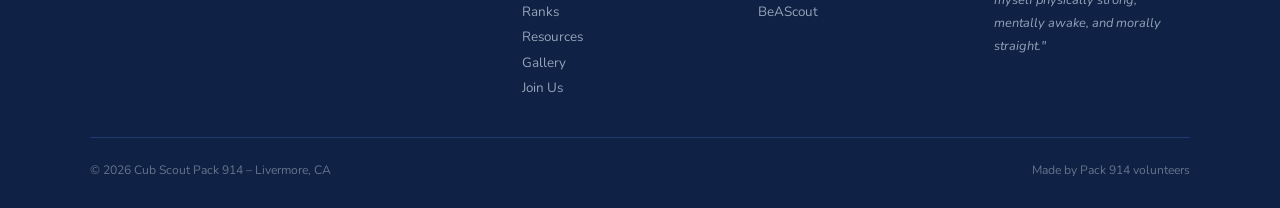
==== commit e3813386: "social media" ====
--- a/index.html
+++ b/index.html
@@ -128,8 +128,43 @@
       .steps-row { grid-template-columns:1fr; }
       .ranks-row .rank-pill { min-width:90px; }
     }
-
+    .hero-social{
+      display:flex;
+      align-items:center;
+      gap:12px;
+      margin:20px 0 24px;
+    }
+    .social-label{
+      font-size:.95rem;
+      font-weight:600;
+      color:var(--gray-600);
+    }
+    .hero-social a{
+      width:40px;
+      height:40px;
+      display:flex;
+      align-items:center;
+      justify-content:center;
+      border-radius:50%;
+      background:#fff;
+      color:#1e3a8a;
+      text-decoration:none;
+      box-shadow:0 4px 12px rgba(0,0,0,.08);
+      transition:all .25s ease;
+    }
+    .hero-social a:hover{
+      transform:translateY(-3px);
+      box-shadow:0 8px 20px rgba(0,0,0,.15);
+    }
+    .hero-social i{
+      font-size:1.1rem;
+    }
+    .social-icon-img{
+      width:20px;
+      height:20px;
+    }
   </style>
+  <link rel="stylesheet" href="https://cdnjs.cloudflare.com/ajax/libs/font-awesome/6.5.2/css/all.min.css">
 </head>
 <body>
 
@@ -169,7 +204,6 @@
 
         <!-- LEFT: Pack intro -->
         <div class="hero-left fade-in">
-          <br>
           <div class="hero-badge">⚜ Livermore, California</div>
           <h2>Adventure Starts Here</h2>
           <h2 class="hero-title"><span class="highlight">Cub Scout Pack 914</span></h2>
@@ -182,6 +216,20 @@
             <div><div class="stat-num">914</div><div class="stat-label">Pack No.</div></div>
             <div><div class="stat-num">K–5</div><div class="stat-label">Grades</div></div>
             <div><div class="stat-num">Scouting</div><div class="stat-label">America</div></div>
+          </div>
+        
+          <!-- Social Media -->
+          <div class="hero-social">
+            <span class="social-label">Follow us on</span>
+            <a href="https://facebook.com/" target="_blank" aria-label="Facebook">
+              <i class="fab fa-facebook-f"></i>
+            </a>
+            <a href="https://instagram.com/" target="_blank" aria-label="Instagram">
+              <i class="fab fa-instagram"></i>
+            </a>
+            <a href="https://nextdoor.com/pages/cub-scout-pack-914-livermore-ca/" target="_blank" aria-label="Nextdoor">
+              <img src="images/nextdoor-icon.jpeg" alt="Nextdoor" class="social-icon-img">
+            </a>
           </div>
         </div>
 
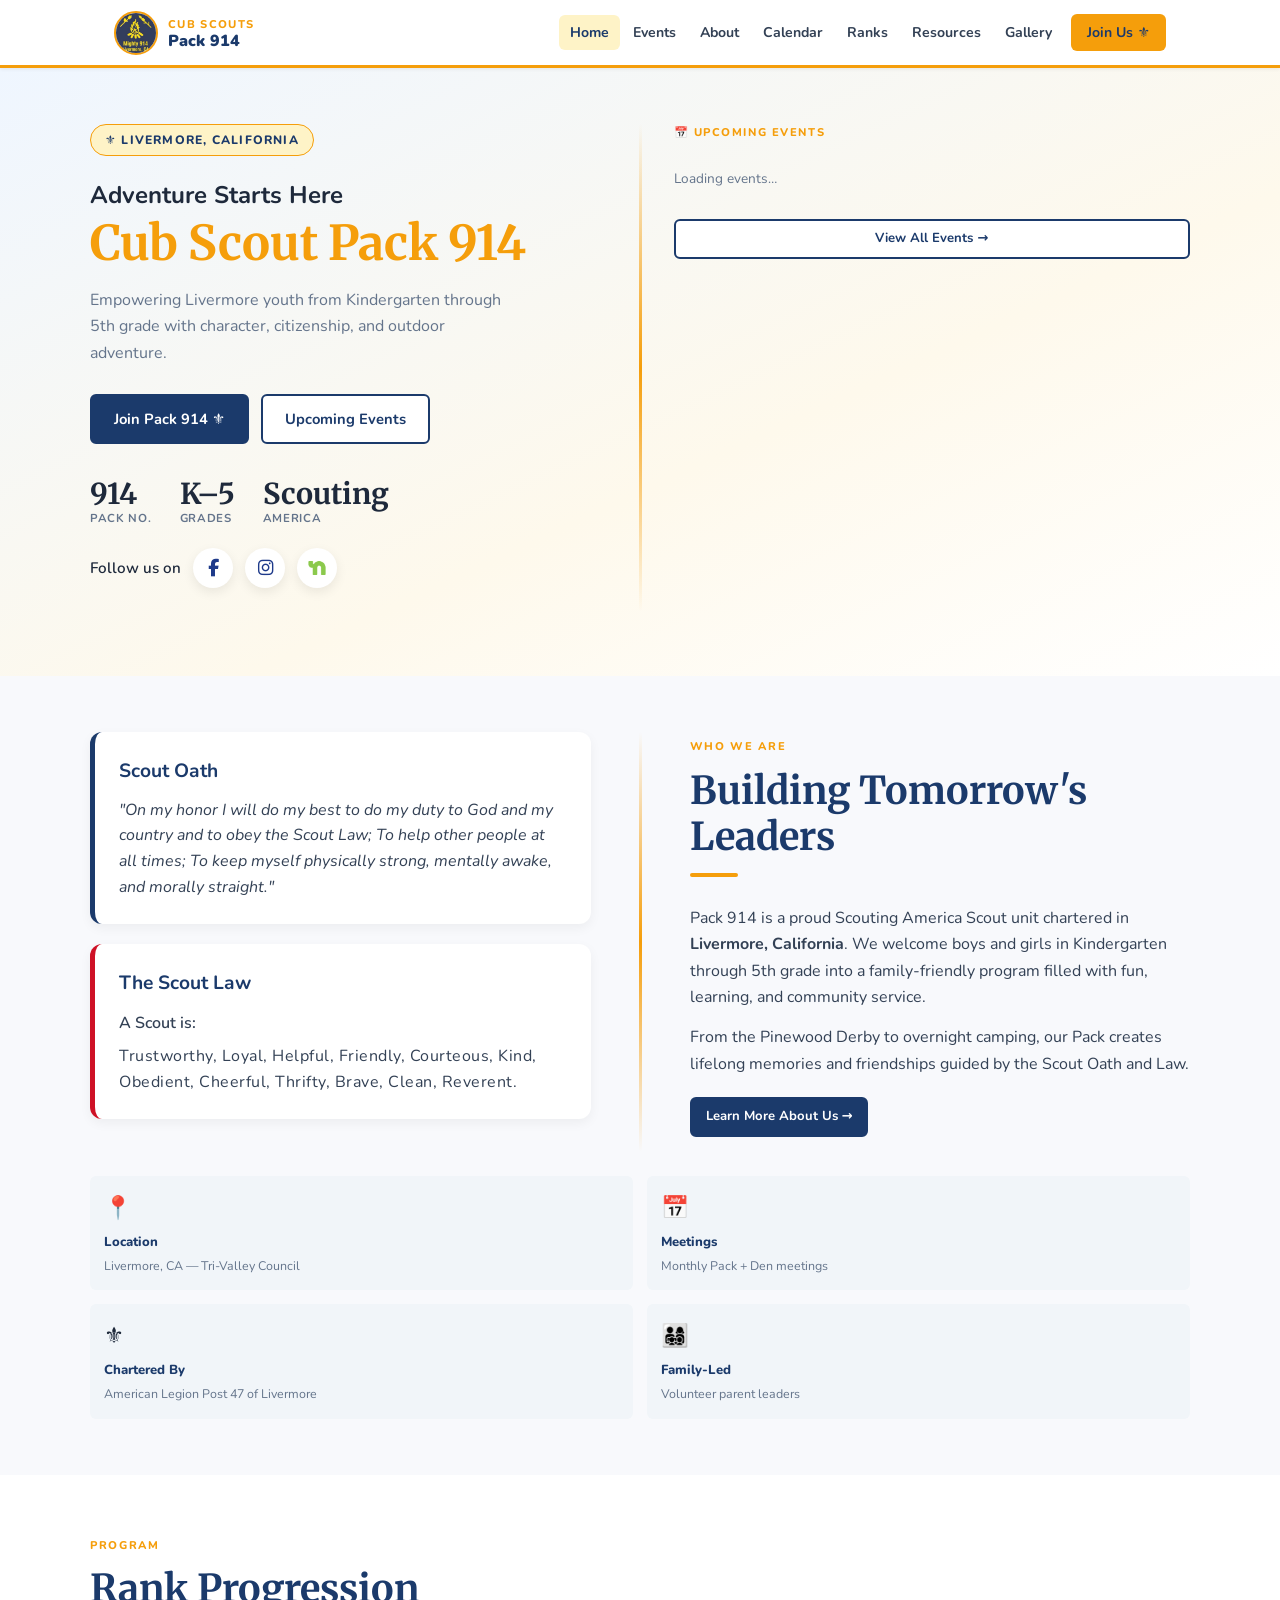
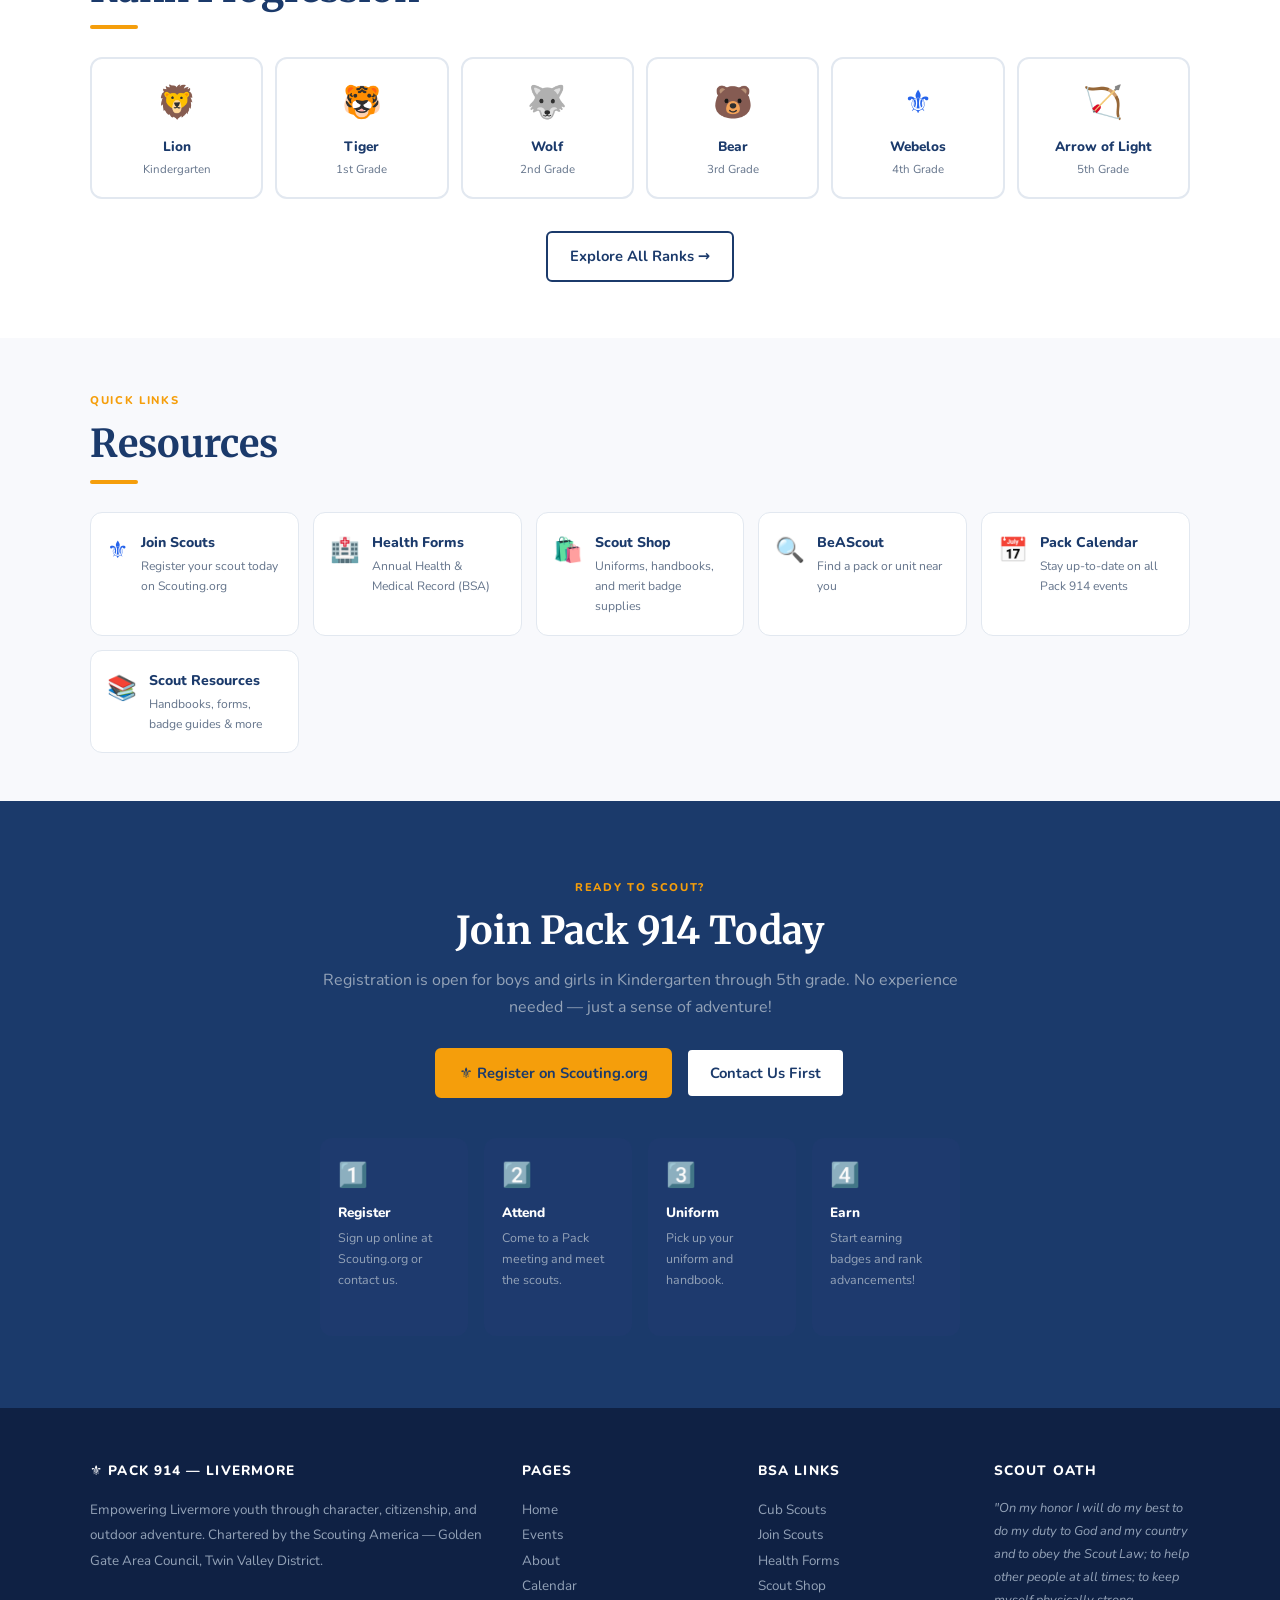
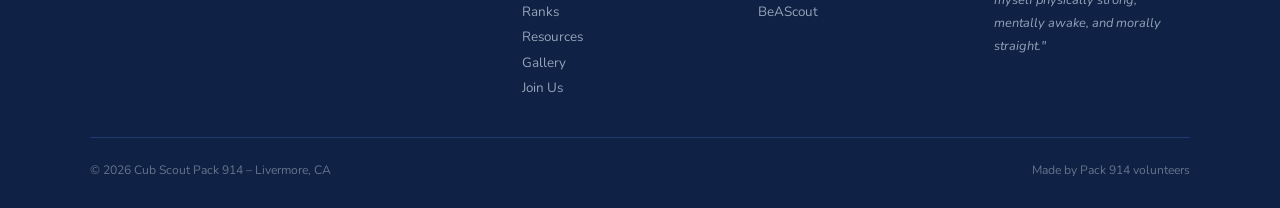
==== commit c5dc2031: "udpated" ====
--- a/index.html
+++ b/index.html
@@ -50,7 +50,7 @@
     .hero-desc  { font-size:1rem; color:var(--gray-500); margin-bottom:28px; max-width:420px; }
     .hero-actions { display:flex; gap:12px; flex-wrap:wrap; margin-bottom:36px; }
     .hero-stats { display:flex; gap:28px; }
-    .stat-num   { font-family:var(--font-display); font-size:1.8rem; font-weight:700; color:var(--navy); line-height:1; }
+    .stat-num   { font-family:var(--font-display); font-size:1.8rem; font-weight:700;   ; line-height:1; }
     .stat-label { font-size:.72rem; font-weight:700; color:var(--gray-500); text-transform:uppercase; letter-spacing:.06em; }
 
     /* right side — upcoming events */
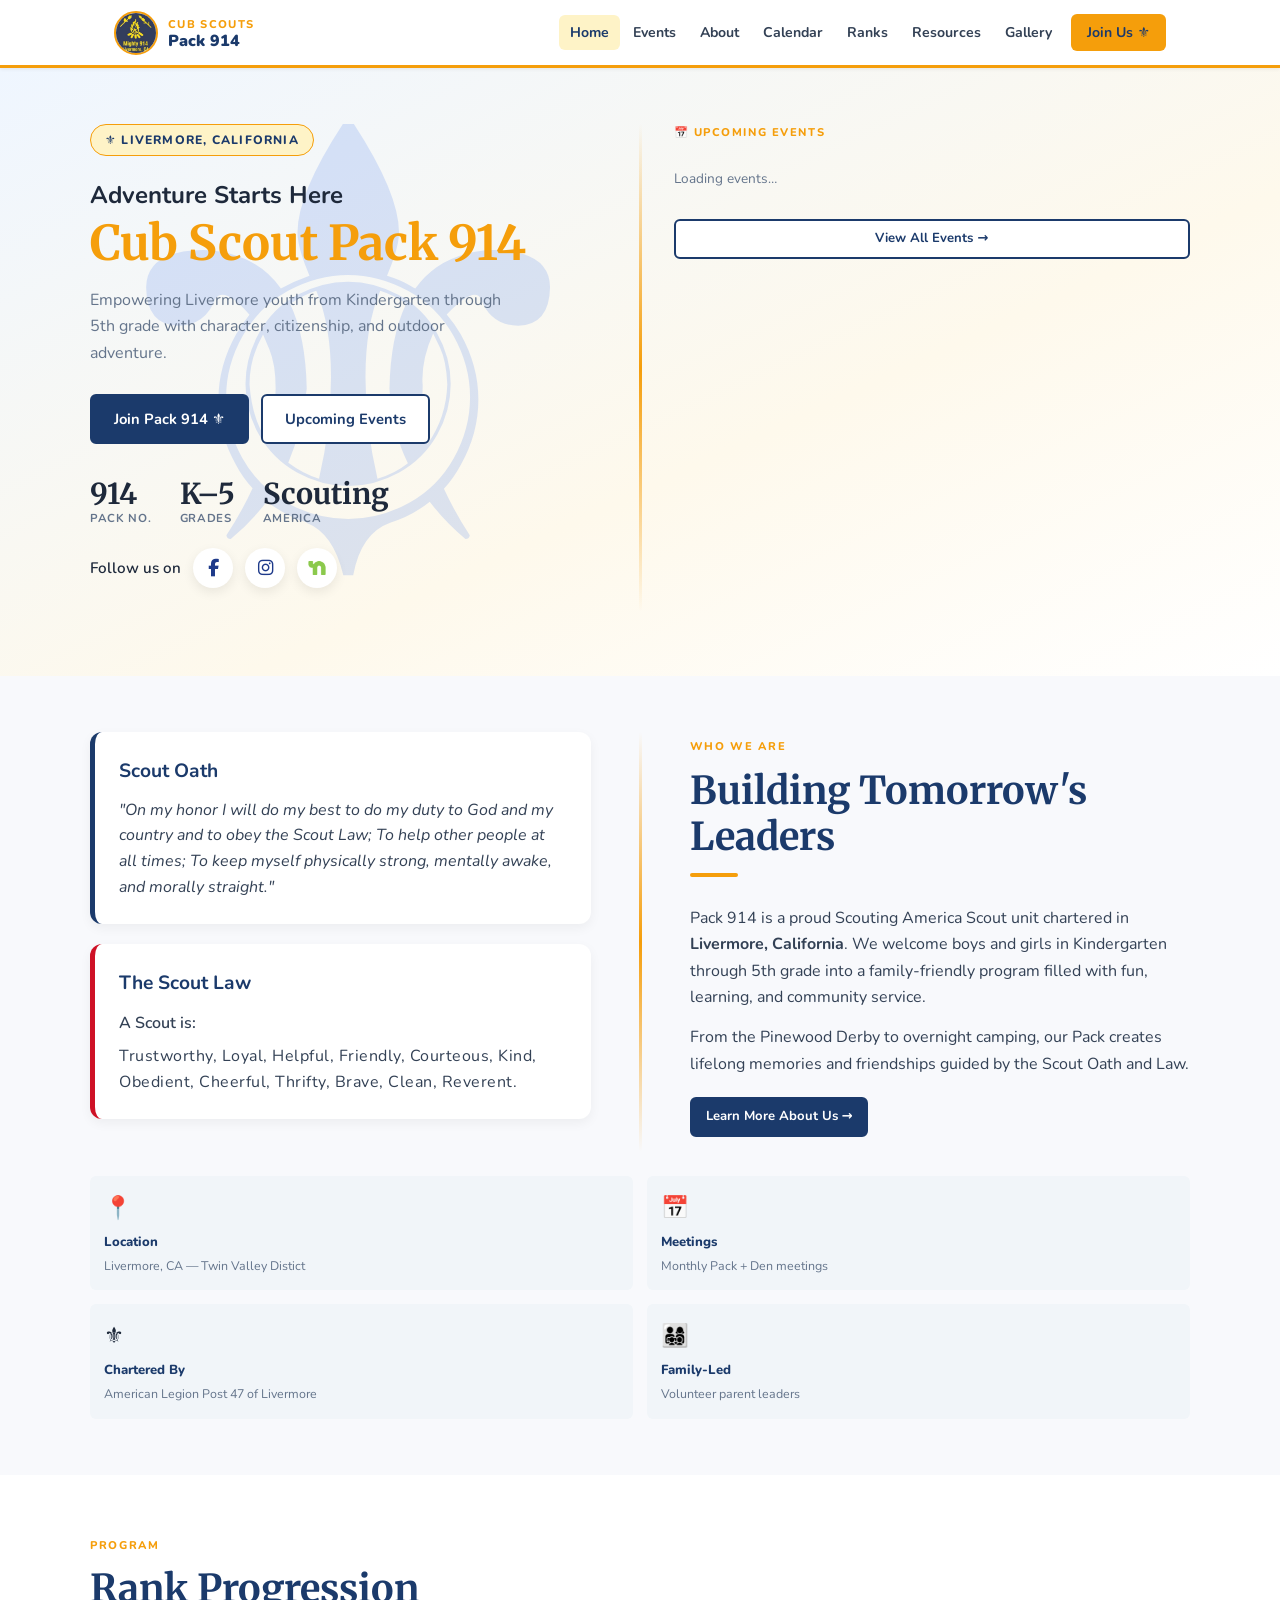
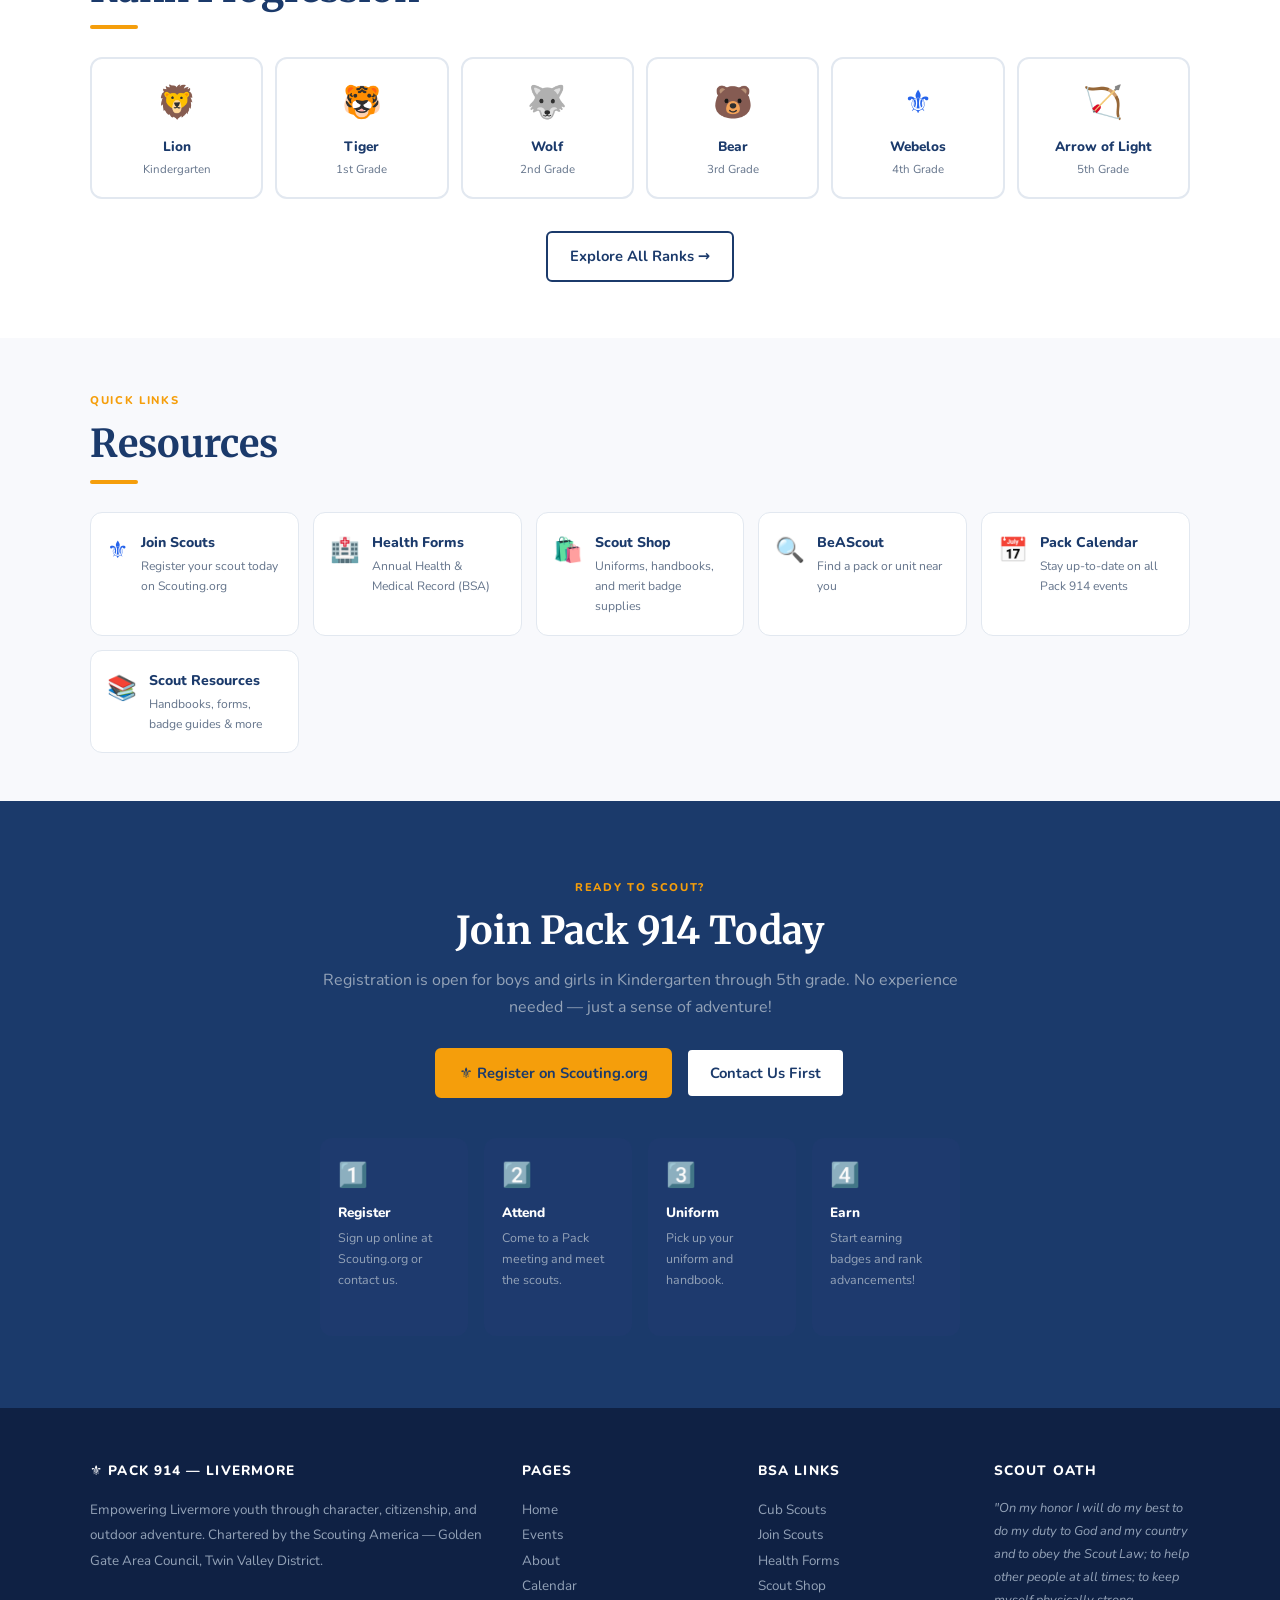
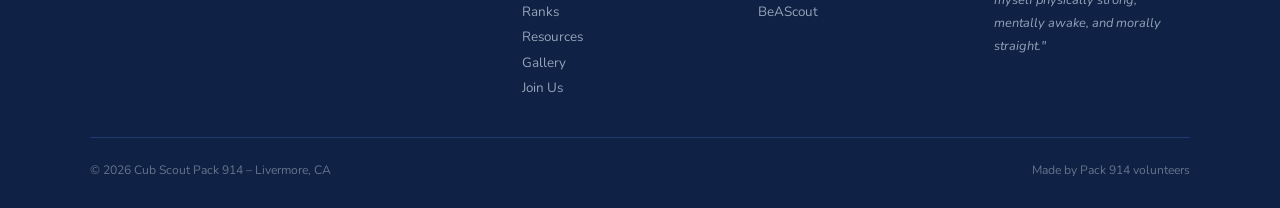
==== commit c6eacacd: "background" ====
--- a/index.html
+++ b/index.html
@@ -38,6 +38,38 @@
 
     /* left side */
     .hero-left {}
+    .hero-left {
+      position: relative;
+      overflow: hidden; /* Keeps the giant emoji inside the box boundaries */
+      /*background-color: rgba(173, 216, 230, 0.2); /* Light blue transparent background */
+      z-index: 1; /* Sets a base layer stacking context */
+    }
+    .hero-left::before {
+      content: "⚜";
+      color:var(--blue);
+      position: absolute;
+      top: 50%;
+      left: 50%;
+      transform: translate(-50%, -50%);
+      
+      /* Adaptive sizing based on container width or height, whichever is smaller */
+      font-size: 70vmin; 
+      
+      /* Makes the emoji semi-transparent */
+      opacity: 0.15; 
+      
+      /* Pushes the emoji behind the text and buttons */
+      z-index: -1; 
+      
+      /* Prevents user from accidentally selecting the emoji like text */
+      user-select: none;
+      pointer-events: none;
+      
+      /* Centers the text layout inside the pseudo-element */
+      display: flex;
+      align-items: center;
+      justify-content: center;
+    }
     .hero-badge {
       display:inline-flex; align-items:center; gap:6px;
       background:var(--gold-lt); color:var(--navy);
@@ -302,7 +334,7 @@
 
       </div>
           <div class="fact-grid">
-            <div class="fact-card"><div class="icon">📍</div><h4>Location</h4><p>Livermore, CA — Tri-Valley Council</p></div>
+            <div class="fact-card"><div class="icon">📍</div><h4>Location</h4><p>Livermore, CA — Twin Valley Distict</p></div>
             <div class="fact-card"><div class="icon">📅</div><h4>Meetings</h4><p>Monthly Pack + Den meetings</p></div>
             <div class="fact-card"><div class="icon">⚜</div><h4>Chartered By</h4><p>American Legion Post 47 of Livermore</p></div>
             <div class="fact-card"><div class="icon">👨‍👩‍👧‍👦</div><h4>Family-Led</h4><p>Volunteer parent leaders</p></div>
